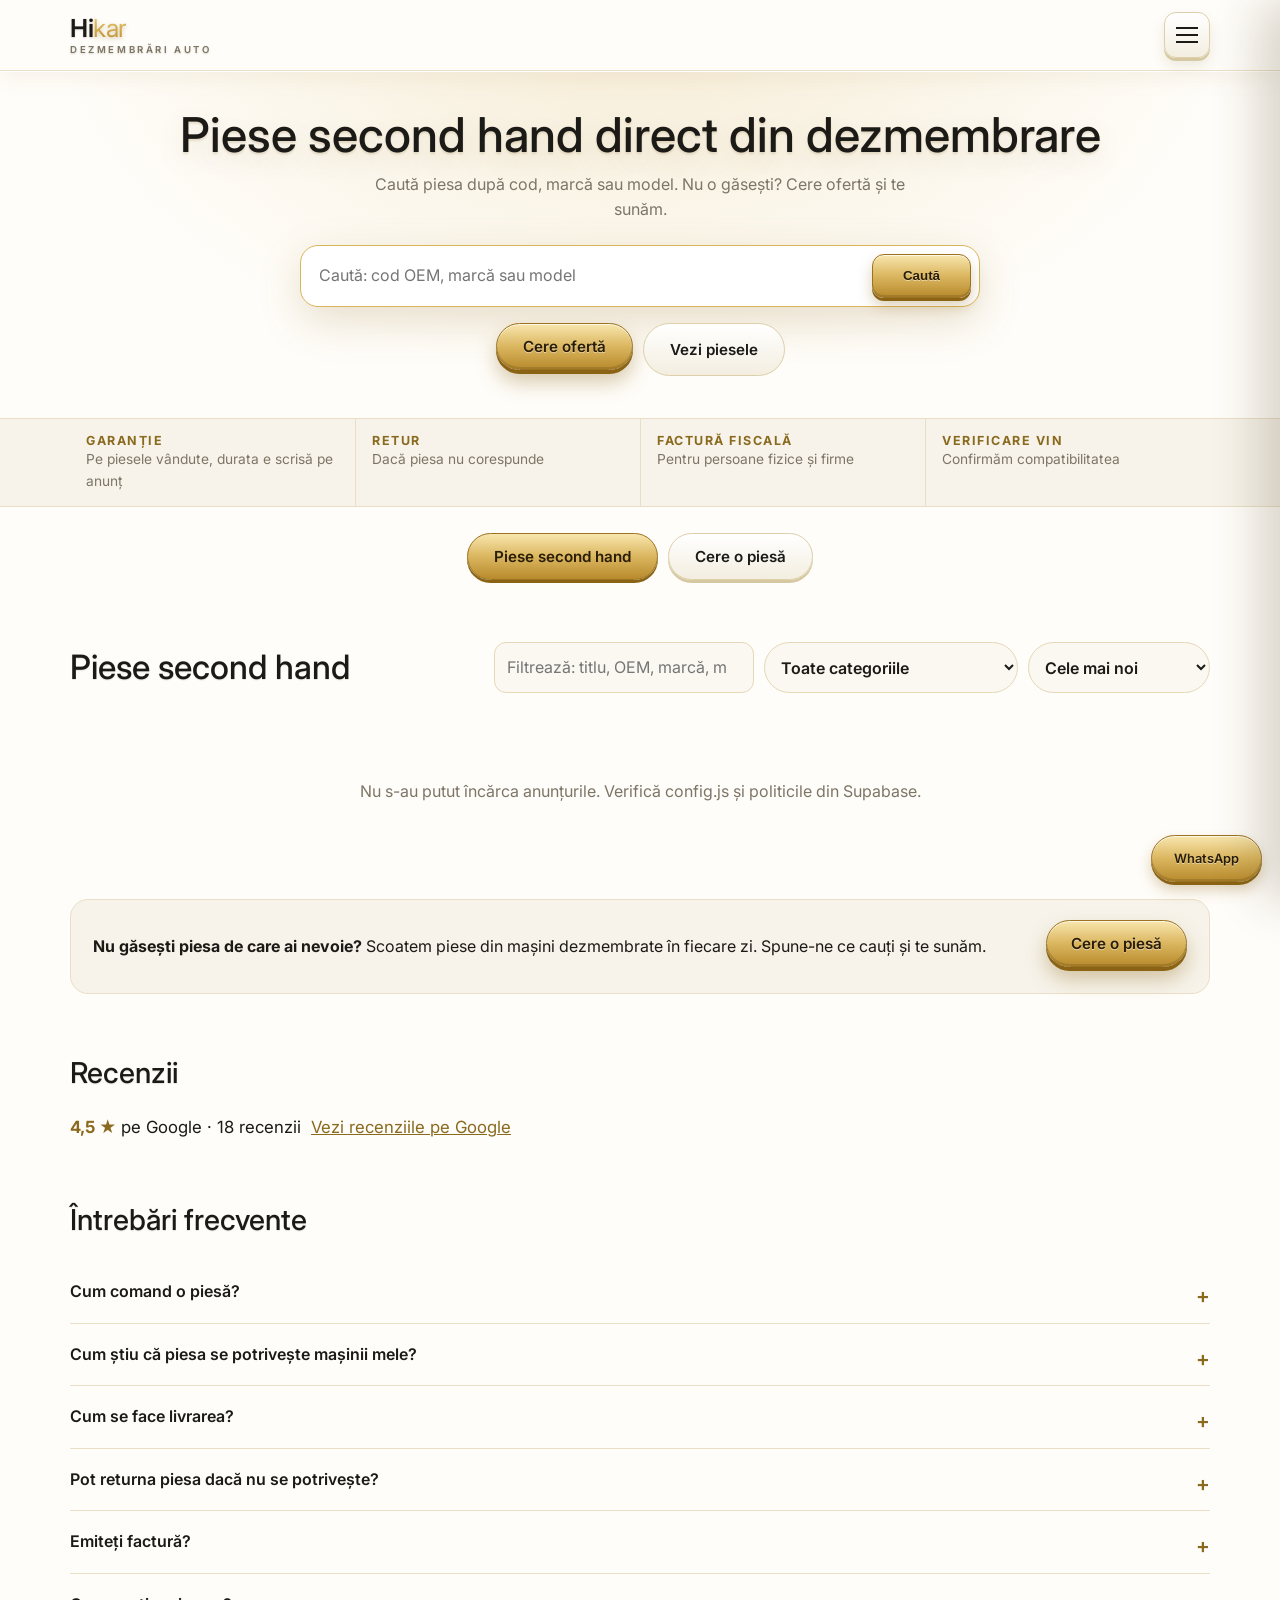
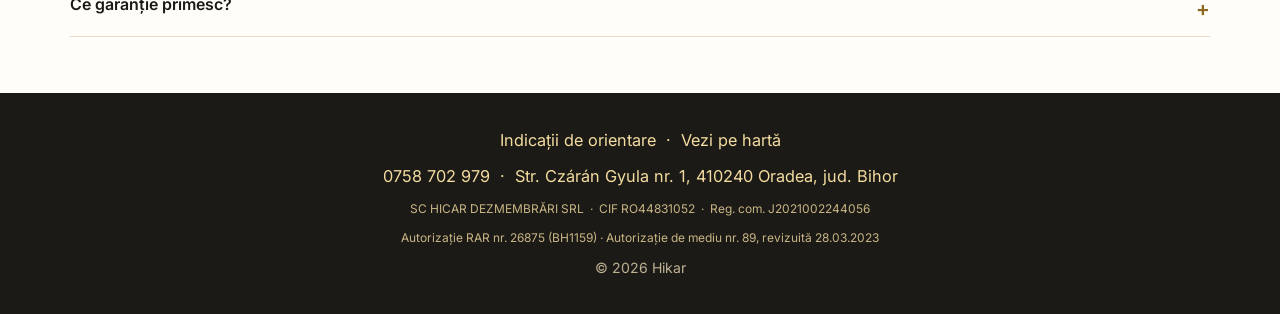
==== index.html @ cb51158b "Add files via upload" ====
<!DOCTYPE html>
<html lang="ro">
<head>
<meta charset="UTF-8">
<meta name="viewport" content="width=device-width, initial-scale=1">
<title>Hikar | Dezmembrări auto Oradea – piese auto second hand</title>
<meta name="description" content="Hikar – dezmembrări auto în Oradea. Piese auto second hand, direct de la dezmembrare. Caută după cod OEM, marcă și model.">
<link rel="preconnect" href="https://fonts.googleapis.com"><link rel="preconnect" href="https://fonts.gstatic.com" crossorigin>
<link href="https://fonts.googleapis.com/css2?family=Inter:wght@300;400;500;600;700&display=swap" rel="stylesheet">
<link rel="stylesheet" href="style.css">
<link rel="icon" href="data:image/svg+xml,%3Csvg xmlns=%27http://www.w3.org/2000/svg%27 viewBox=%270 0 64 64%27%3E%3Ccircle cx=%2732%27 cy=%2732%27 r=%2730%27 fill=%27%23c9a24a%27/%3E%3Ctext x=%2732%27 y=%2745%27 font-size=%2738%27 font-family=%27Arial%27 font-weight=%27700%27 text-anchor=%27middle%27 fill=%27%232a1d05%27%3EH%3C/text%3E%3C/svg%3E">
</head>
<body>
<header><div class="w">
  <div class="logo"><span>Hi<b>kar</b></span><small>dezmembrări auto</small></div>
  <button class="bg" onclick="toggleMenu()" aria-label="Meniu"><i></i><i></i><i></i></button>
</div></header>

<div class="ov" onclick="toggleMenu()"></div>
<aside class="dr" aria-label="Meniu">
<button class="x" onclick="toggleMenu()">Închide ✕</button>
<button onclick="show('list')">Piese second hand</button>
<button onclick="show('req')">Cere o piesă</button>
<button id="m-mine" onclick="show('mine')" hidden>Anunțurile mele</button>
<button id="m-stats" onclick="show('stats')" hidden>Statistici</button>
<button id="m-orders" onclick="show('orders')" hidden>Comenzi <span id="ordn"></span></button>
<button id="m-cat" onclick="show('catalog')" hidden>Mărci și modele</button>
<button id="m-add" onclick="newAd()" hidden>Publică piesă</button>
<button id="m-login" onclick="show('login')">Admin</button>
<button id="m-out" onclick="logout()" hidden>Ieșire</button>
</aside>

<div id="hero" class="hero2"><div class="w">
  <h1>Piese second hand direct din dezmembrare</h1>
  <p class="sub2">Caută piesa după cod, marcă sau model. Nu o găsești? Cere ofertă și te sunăm.</p>
  <div class="hs"><input id="hq" type="search" placeholder="Caută: cod OEM, marcă sau model" onkeydown="if(event.key==='Enter')go()"><button onclick="go()">Caută</button></div>
  <div class="hbt"><button class="btn" onclick="show('req')">Cere ofertă</button><button class="alt" onclick="document.getElementById('list').scrollIntoView()">Vezi piesele</button></div>
  <div id="hgal" hidden><h2>Piese noi pe site</h2><div id="hgs" class="gal2"></div></div>
</div></div>
<div class="trust2"><div class="w">
  <div><b>Garanție</b><span>Pe piesele vândute, durata e scrisă pe anunț</span></div>
  <div><b>Retur</b><span>Dacă piesa nu corespunde</span></div>
  <div><b>Factură fiscală</b><span>Pentru persoane fizice și firme</span></div>
  <div><b>Verificare VIN</b><span>Confirmăm compatibilitatea</span></div>
</div></div>
<div id="home"><div class="w tabs"><button id="t-list" class="on" onclick="show('list')">Piese second hand</button><button id="t-req" onclick="show('req')">Cere o piesă</button></div></div>

<main class="w">
<section id="list" class="pad">
  <div class="sh"><h2>Piese second hand <span id="cnt" class="meta"></span></h2>
  <div class="bar">
    <input id="q" type="search" placeholder="Filtrează: titlu, OEM, marcă, model" oninput="render()" style="width:260px;margin:0">
    <select id="fc" onchange="render()"><option value="">Toate categoriile</option></select>
    <select id="so" onchange="render()"><option value="n">Cele mai noi</option><option value="pa">Preț crescător</option><option value="pd">Preț descrescător</option></select>
    <select id="fs" hidden><option value="">Second hand</option></select>
  </div></div>
  <div id="items" class="list"></div>
  <div class="reqcta"><span><b>Nu găsești piesa de care ai nevoie?</b> Scoatem piese din mașini dezmembrate în fiecare zi. Spune-ne ce cauți și te sunăm.</span><button class="btn" onclick="show('req')">Cere o piesă</button></div>
  <div id="rev" class="revs" hidden></div>
  <div class="faq"><h2>Întrebări frecvente</h2>
    <details><summary>Cum comand o piesă?</summary><p>Deschizi anunțul și completezi formularul de comandă sau ne scrii pe WhatsApp. Te contactăm pentru confirmare, preț final și livrare.</p></details>
    <details><summary>Cum știu că piesa se potrivește mașinii mele?</summary><p>Trimite-ne seria șasiului (VIN) și codul piesei vechi. Verificăm compatibilitatea înainte de livrare.</p></details>
    <details><summary>Cum se face livrarea?</summary><p>Fiecare anunț arată dacă piesa se ridică personal sau se trimite prin curier. Detaliile se stabilesc la confirmarea comenzii.</p></details>
    <details><summary>Pot returna piesa dacă nu se potrivește?</summary><p>Da. Dacă piesa nu corespunde anunțului sau nu se potrivește deși compatibilitatea a fost confirmată de noi, o poți returna. Condițiile exacte ți le spunem la confirmarea comenzii.</p></details>
    <details><summary>Emiteți factură?</summary><p>Da, emitem factură fiscală pentru persoane fizice și pentru firme. Spune-ne datele firmei când comanzi.</p></details>
    <details><summary>Ce garanție primesc?</summary><p>Garanția este menționată pe fiecare anunț. Dacă ai dubii, întreabă-ne înainte să comanzi.</p></details>
  </div>
</section>

<section id="req" class="pad" hidden>
<div class="sh"><h2>Cere o piesă</h2></div>
<p class="meta" style="margin:-10px 0 22px">Nu ai găsit piesa pe site? Completează formularul și te contactăm dacă o avem în stoc sau o scoatem dintr-o mașină.</p>
<form id="rf" onsubmit="sendReq(event)">
<fieldset><legend>Mașina ta</legend><div class="grid">
<label>Marca *<input name="marca" list="dl-marci" required placeholder="Volkswagen" autocomplete="off"></label>
<label>Model *<input name="model" list="dl-modele" required placeholder="Golf 7" autocomplete="off"></label>
<label>An fabricație<input name="an" type="number" min="1950" max="2035" list="dl-ani" placeholder="2015"></label>
<label>Motorizare<input name="motor" placeholder="1.6 TDI"></label>
<label class="wide">Serie șasiu (VIN), recomandat<input name="vin" maxlength="17" placeholder="17 caractere, o găsești în talonul mașinii" autocapitalize="characters"></label>
</div></fieldset>
<fieldset><legend>Piesa căutată</legend><div class="grid">
<label class="wide">Ce piesă cauți? *<textarea name="piesa" required placeholder="Ex: far stânga, cod piesă dacă îl ai, ce defect are cea veche..."></textarea></label>
</div></fieldset>
<fieldset><legend>Contact</legend><div class="grid">
<label>Nume *<input name="nume" required></label>
<label>Telefon *<input name="tel" type="tel" required placeholder="07xx xxx xxx"></label>
<label class="wide">Email<input name="email" type="email"></label>
<label class="chk wide"><input type="checkbox" required> Sunt de acord ca datele mele să fie folosite pentru a răspunde acestei cereri.</label>
<input name="website" tabindex="-1" autocomplete="off" aria-hidden="true" style="position:absolute;left:-9999px;width:1px;height:1px;opacity:0">
</div></fieldset>
<button class="btn" id="rbtn" type="submit">Trimite cererea</button>
</form>
<div id="rdone" hidden></div>
</section>

<section id="catalog" class="pad" hidden>
<div class="sh"><h2>Mărci și modele</h2></div>
<p class="meta" style="margin:-10px 0 22px" id="catcount"></p>
<form id="cf" onsubmit="addCat(event)"><fieldset><legend>Adaugă sau corectează un model</legend><div class="grid">
<label>Marca *<input name="marca" list="dl-marci" required placeholder="Ex: Volkswagen" autocomplete="off"></label>
<label>Model / generație *<input name="model" list="dl-modele" required placeholder="Ex: Golf 7" autocomplete="off"></label>
<label>An de la *<input name="a" type="number" min="1950" max="2035" required placeholder="2012"></label>
<label>An până la (gol = în producție)<input name="b" type="number" min="1950" max="2035" placeholder="2020"></label>
</div></fieldset><button class="btn" type="submit">Salvează modelul</button></form>
<h3 style="margin:28px 0 4px">Adăugate de tine</h3>
<div id="catbox"></div>
</section>

<section id="mine" class="pad" hidden>
<div class="sh"><h2>Anunțurile mele</h2><button class="btn" onclick="newAd()">+ Publică piesă</button></div>
<div id="minebox"></div>
</section>
<section id="stats" class="pad" hidden>
<div class="sh"><h2>Statistici</h2></div>
<div id="statbox"></div>
</section>

<section id="orders" class="pad" hidden>
<div class="sh"><h2>Comenzi primite</h2></div>
<div id="ordbox"></div>
</section>
<section id="login" class="pad" hidden>
<div class="sh"><h2>Autentificare admin</h2></div>
<form onsubmit="login(event)"><fieldset><legend>Cont</legend><div class="grid">
<label>Email<input name="email" type="email" required autocomplete="username"></label>
<label>Parolă<span class="pw"><input name="pass" type="password" required autocomplete="current-password"><button type="button" onclick="togglePw(this)" data-tip="Arată parola" aria-label="Arată parola"><svg width="20" height="20" viewBox="0 0 24 24" fill="none" stroke="currentColor" stroke-width="2" stroke-linecap="round" stroke-linejoin="round"><path d="M1 12s4-7 11-7 11 7 11 7-4 7-11 7S1 12 1 12z"/><circle cx="12" cy="12" r="3"/></svg></button></span></label>
<label class="chk wide"><input type="checkbox" name="rem" checked> Ține-mă minte pe acest dispozitiv</label>
</div></fieldset><button class="btn" type="submit">Intră</button></form>
</section>

<section id="add" class="pad" hidden>
<div class="sh"><h2 id="addtitle">Publică o piesă</h2></div>
<form id="f" onsubmit="save(event)">
  <fieldset id="fs-part"><legend>Piesa</legend><div class="grid">
    <label class="wide">Provine din mașina (opțional)<input name="masinaTitlu" maxlength="80" placeholder="Ex: BMW 320d 2014 - se vede pe site că piesa e scoasă dintr-o mașină reală"></label>
    <label class="wide">Titlu anunț *<input name="titlu" required maxlength="90" placeholder="Ex: Far stânga Golf 7 LED"></label>
    <label>Categorie *<select name="cat" required><option value="">Alege...</option><option>Motor</option><option>Cutie de viteze / transmisie</option><option>Frânare</option><option>Suspensie / direcție</option><option>Caroserie / faruri</option><option>Interior</option><option>Electrice / electronice</option><option>Evacuare</option><option>Răcire / climatizare</option><option>Roți / jante / anvelope</option><option>Filtre / consumabile</option><option>Alte piese</option></select></label>
    <label>Marca piesei<input name="marcaPiesa" placeholder="Bosch, Valeo, OEM..."></label>
    <label>Cod piesă (OEM) <span id="oemstar">*</span><input name="oem" required placeholder="Ex: 5G1941005"></label>
    <label>Cod de referință / alternativ<input name="ref"></label>
    <input type="hidden" name="stare" value="Second hand">
    <label>Cantitate<input name="cant" type="number" min="1" value="1"></label>
  </div></fieldset>
  <fieldset id="fs-compat"><legend>Compatibilitate</legend><div class="grid">
    <label>Marca auto *<input name="marca" list="dl-marci" required placeholder="Volkswagen" autocomplete="off"></label>
    <label>Model *<input name="model" list="dl-modele" required placeholder="Golf 7" autocomplete="off"></label>
    <label>An de la<input name="anDe" type="number" min="1950" max="2035" placeholder="2012"></label>
    <label>An până la<input name="anPana" type="number" min="1950" max="2035" placeholder="2020"></label>
    <label>Motorizare / cod motor<input name="motor" placeholder="1.6 TDI CRKB"></label>
    <label>Combustibil<select name="comb"><option value="">-</option><option>Benzină</option><option>Diesel</option><option>GPL</option><option>Hibrid</option><option>Electric</option></select></label>
    <label class="wide">Serie șasiu (VIN), opțional<input name="vin" maxlength="17" placeholder="17 caractere"></label>
  </div></fieldset>
  <fieldset id="fs-price"><legend>Preț și livrare</legend><div class="grid">
    <label>Preț *<input name="pret" type="number" min="0" step="0.01" required></label>
    <label>Monedă<select name="moneda"><option>RON</option><option>EUR</option></select></label>
    <label>Garanție<select name="garantie"><option>Fără garanție</option><option>7 zile</option><option>30 de zile</option><option>6 luni</option><option>12 luni</option></select></label>
    <label>Livrare<select name="livrare"><option>Ridicare personală</option><option>Curier</option><option>Ridicare sau curier</option></select></label>
    <label class="chk"><input type="checkbox" name="negociabil"> Preț negociabil</label>
    <label class="chk"><input type="checkbox" name="factura" checked> Emit factură</label>
  </div></fieldset>
  <fieldset><legend>Descriere și poze</legend><div class="grid">
    <label class="wide">Descriere<textarea name="desc" placeholder="Stare, defecte, mașina din care provine, ce include..."></textarea></label>
    <label class="wide">Poze (maxim 4)<input id="pics" type="file" accept="image/*" multiple></label>
    <div class="wide" id="thumbs"></div>
  </div></fieldset>
  <fieldset><legend>Contact</legend><div class="grid">
    <label>Nume / firmă *<input name="vanzator" required value="Hikar Dezmembrări"></label>
    <label>Telefon *<input name="tel" type="tel" required value="0758 702 979" placeholder="07xx xxx xxx"></label>
    <label>Email<input name="email" type="email"></label>
    <label>Localitate / județ *<input name="loc" required value="Oradea, Bihor" placeholder="Oradea, Bihor"></label>
  </div></fieldset>
  <button class="btn" id="subbtn" type="submit">Publică anunțul</button>
</form>
</section>
</main>
<footer><div class="w"><div id="fcont"></div>© <span id="fyear"></span> Hikar</div></footer>
<datalist id="dl-marci"></datalist><datalist id="dl-modele"></datalist><datalist id="dl-ani"></datalist>
<div id="cbar" class="cbar" hidden></div>
<a id="fwa" class="fwa" target="_blank" rel="noopener" hidden>WhatsApp</a>
<div id="msg" role="status"></div>

<script type="application/ld+json">{"@context":"https://schema.org","@type":"AutoPartsStore","name":"Hikar Dezmembrări","legalName":"SC HICAR DEZMEMBRĂRI SRL","vatID":"RO44831052","telephone":"+40758702979","address":{"@type":"PostalAddress","streetAddress":"Str. Czárán Gyula nr. 1","postalCode":"410240","addressLocality":"Oradea","addressRegion":"Bihor","addressCountry":"RO"}}</script>
<script src="config.js"></script>
<script src="gal.js"></script>
<script src="api.js"></script>
<script src="ui.js"></script>
<script src="catalog.js"></script>
<script src="admin.js"></script>
</body>
</html>
---- style.css ----
:root{--bg:#fffdf9;--bg2:#f7f3ea;--card:#fff;--ink:#1c1a16;--mute:#7d7566;--line:#eadfc6;--gold:#c9a24a;--gold2:#8a6a1f;--ok:#2f8f5b;--red:#d64b3c}
*{box-sizing:border-box}html{scroll-behavior:smooth}[hidden]{display:none!important}
body{margin:0;background:var(--bg);color:var(--ink);font:1rem/1.6 Inter,"Segoe UI",Roboto,Arial,sans-serif}
.w{max-width:1180px;margin:auto;padding:0 20px}
h1,h2,h3{font-family:"Playfair Display",Georgia,serif;font-weight:500;margin:0}
a{color:inherit}
header{position:sticky;top:0;z-index:20;background:rgba(255,255,255,.92);backdrop-filter:blur(14px);border-bottom:1px solid var(--line)}
header .w{display:flex;justify-content:space-between;align-items:center;height:70px;gap:12px}
.logo{font-family:"Playfair Display",Georgia,serif;font-size:1.55rem;letter-spacing:1px}.logo b{color:var(--gold);font-weight:700}
.bk{color:var(--mute);text-decoration:none;font-size:.85rem;letter-spacing:1.5px;text-transform:uppercase}.bk:hover{color:var(--gold2)}
/* hero */
.hero{border-bottom:1px solid var(--line);background:radial-gradient(ellipse at 20% 0,#2a2010 0,transparent 55%),var(--bg)}
.hg{display:grid;grid-template-columns:1.1fr .9fr}
.hl{padding:96px 40px 80px max(20px,calc((100vw - 1180px)/2 + 20px))}
.hl h1{font-size:clamp(2.4rem,5vw,4rem);line-height:1.06;margin:0 0 18px}
.hl h1 em{color:var(--gold);font-style:italic}
.sub{color:var(--mute);font-size:1.08rem;max-width:520px;margin:0 0 30px}
.hs{display:flex;max-width:660px;border:1px solid var(--gold);background:var(--bg2);box-shadow:0 0 40px rgba(212,169,79,.12)}
.hs input{flex:1;border:0;background:none;margin:0;padding:17px 18px;min-width:0}.hs input:focus{outline:0}
.hs button{border:0;background:#8a6a1f;color:#fff;font-weight:700;letter-spacing:1.5px;text-transform:uppercase;padding:0 30px;cursor:pointer}
.hs button:hover{filter:brightness(1.1)}
.brands{display:flex;flex-wrap:wrap;gap:6px 24px;margin-top:28px}
.brands button{background:none;border:0;color:var(--mute);font:600 .78rem Inter,sans-serif;letter-spacing:2px;text-transform:uppercase;padding:4px 0;cursor:pointer}.brands button:hover{color:var(--gold2)}
.hr{min-height:420px;background:url(hero.jpg) center/cover,radial-gradient(circle,#0c0a07 0 7%,transparent 7.5%),repeating-radial-gradient(circle,rgba(212,169,79,.5) 0 1px,transparent 1px 15px),radial-gradient(circle at 50% 50%,#2b2314,#0c0a07 75%);border-left:1px solid var(--line)}
.trust{border-bottom:1px solid var(--line);background:var(--bg2)}
.trust .w{display:grid;grid-template-columns:repeat(auto-fit,minmax(210px,1fr));gap:1px}
.trust .w>div{padding:20px 18px;display:flex;flex-direction:column;border-left:1px solid var(--line)}.trust .w>div:first-child{border-left:0}
.trust b{color:var(--gold2);font:600 .8rem Inter,sans-serif;letter-spacing:2px;text-transform:uppercase}.trust span{color:var(--mute);font-size:.88rem}
@media(max-width:760px){.hg{grid-template-columns:1fr}.hl{padding:44px 20px 40px}.hr{min-height:160px;order:-1;border:0}}
/* liste */
.pad{padding:56px 0}
.sh{display:flex;justify-content:space-between;align-items:end;gap:14px;flex-wrap:wrap;margin-bottom:26px}.sh h2{font-size:2.1rem}
.bar{display:flex;gap:10px;flex-wrap:wrap}
input,select,textarea{width:100%;margin-top:6px;padding:12px;border:1px solid var(--line);border-radius:2px;background:var(--bg2);color:var(--ink);font:inherit}
select option{background:var(--bg2)}
.bar select{width:auto;margin:0;min-width:170px}
input:focus,select:focus,textarea:focus,button:focus-visible{outline:2px solid var(--gold);outline-offset:1px}
.list{display:grid;grid-template-columns:repeat(auto-fill,minmax(min(290px,100%),1fr));gap:24px}
.item{background:var(--card);border:1px solid var(--line);display:flex;flex-direction:column;transition:.3s}
.item:hover{border-color:var(--gold);transform:translateY(-4px);box-shadow:0 18px 40px rgba(0,0,0,.5),0 0 0 1px rgba(212,169,79,.25)}
.ph{height:215px;background:var(--bg2);display:flex;align-items:center;justify-content:center;color:var(--mute);font-size:.8rem;letter-spacing:2px;text-transform:uppercase;overflow:hidden}
.ph img{width:100%;height:100%;object-fit:cover;transition:transform .5s}.item:hover .ph img{transform:scale(1.06)}
.b{padding:18px;display:flex;flex-direction:column;gap:7px;flex:1}
.item h3{font-size:1.2rem;line-height:1.3}.item h3 a{text-decoration:none}.item h3 a:hover{color:var(--gold2)}
.tag{display:inline-block;font-size:.68rem;font-weight:700;letter-spacing:1.5px;text-transform:uppercase;padding:3px 9px;border:1px solid var(--gold);color:var(--gold2);margin-right:8px}
.tag.ok{border-color:var(--ok);color:var(--ok)}.tag.sold{border-color:var(--red);color:var(--red)}
.oem{font-family:Consolas,monospace;color:var(--gold2);font-size:.85rem;width:fit-content;border-bottom:1px dashed var(--gold)}
.meta{font-size:.86rem;color:var(--mute)}
.price{font-family:"Playfair Display",serif;font-size:1.75rem;color:var(--gold2)}
.item.sold{opacity:.5}
.row{display:flex;gap:8px;margin-top:auto;padding-top:10px}
.row a,.row button{flex:1;text-align:center;padding:11px 6px;border:1px solid var(--line);background:none;color:var(--ink);text-decoration:none;font:600 .8rem Inter,sans-serif;letter-spacing:1px;text-transform:uppercase;cursor:pointer}
.row a:hover,.row button:hover{border-color:var(--gold)}
.row a.wa,.ct a.wa,.btn{background:#8a6a1f;border-color:transparent;color:#fff}
.row a.wa:hover,.ct a.wa:hover{filter:brightness(1.1)}
.row.adm{margin-top:0;padding-top:0}
.empty{grid-column:1/-1;text-align:center;padding:60px 16px;color:var(--mute)}
/* formulare */
fieldset{background:var(--card);border:1px solid var(--line);border-top:2px solid var(--gold);margin:0 0 20px;padding:20px}
legend{font-family:"Playfair Display",serif;font-size:1.2rem;padding:0 10px;color:var(--gold2)}
.grid{display:grid;grid-template-columns:repeat(auto-fit,minmax(210px,1fr));gap:14px}.wide{grid-column:1/-1}
label{display:block;font-size:.76rem;font-weight:600;color:var(--mute);letter-spacing:.8px;text-transform:uppercase}
textarea{min-height:110px;resize:vertical}
label.chk{display:flex;gap:8px;align-items:center;text-transform:none;font-size:.95rem;color:var(--ink);font-weight:400}.chk input{width:auto;margin:0;accent-color:var(--gold)}
.btn{border:0;padding:16px 36px;font:700 .95rem Inter,sans-serif;letter-spacing:2px;text-transform:uppercase;cursor:pointer}.btn:hover{filter:brightness(1.1)}.btn:disabled{opacity:.6}
#thumbs{display:flex;gap:8px;flex-wrap:wrap}
.tb{position:relative;display:inline-block}.tb img{width:90px;height:90px;object-fit:cover;border:1px solid var(--line)}
.tb button{position:absolute;top:2px;right:2px;background:rgba(0,0,0,.75);color:#fff;border:0;width:22px;height:22px;cursor:pointer}
footer{border-top:1px solid var(--line);padding:34px 0;color:var(--mute);font-size:.88rem;text-align:center}
#msg{position:fixed;bottom:20px;left:50%;transform:translateX(-50%);background:var(--gold);color:#fff;padding:12px 22px;font-weight:700;display:none;z-index:60}
/* meniu */
.bg{position:relative;background:none;border:1px solid var(--line);width:46px;height:46px;cursor:pointer;display:flex;flex-direction:column;justify-content:center;align-items:center;gap:5px}
.bg i{display:block;width:22px;height:2px;background:var(--ink)}.bg:hover{border-color:var(--gold)}.bg:hover i{background:var(--gold)}
.bg.n::after{content:"";position:absolute;top:6px;right:6px;width:10px;height:10px;border-radius:50%;background:var(--red)}
.ov{position:fixed;inset:0;background:rgba(0,0,0,.65);z-index:40;display:none}
.dr{position:fixed;top:0;right:0;height:100%;width:min(330px,86vw);background:var(--card);z-index:41;transform:translateX(100%);transition:transform .3s;padding:22px 26px;display:flex;flex-direction:column;border-left:2px solid var(--gold);overflow:auto}
body.mo .dr{transform:none}body.mo .ov{display:block}
.dr button{display:block;text-align:left;background:none;border:0;border-bottom:1px solid var(--line);padding:17px 2px;font:500 1.02rem Inter,sans-serif;color:var(--ink);cursor:pointer}
.dr button:hover{color:var(--gold2)}.dr .x{color:var(--mute);font-size:.8rem;letter-spacing:2px;text-transform:uppercase;text-align:right;padding:0 0 22px}
/* admin */
.st{display:grid;grid-template-columns:repeat(auto-fit,minmax(200px,1fr));gap:16px;margin-bottom:30px}
.st div{background:var(--card);border:1px solid var(--line);border-top:2px solid var(--gold);padding:20px}
.st b{display:block;font:500 2.1rem "Playfair Display",Georgia,serif;color:var(--gold2)}.st span{font-size:.75rem;color:var(--mute);letter-spacing:1.5px;text-transform:uppercase}
.cb{display:grid;grid-template-columns:minmax(120px,220px) 1fr 30px;gap:12px;align-items:center;margin:9px 0;font-size:.9rem}
.cb i{display:block;height:9px;background:linear-gradient(90deg,#8a6414,#ebc97c)}
.mr{display:grid;grid-template-columns:64px 1fr auto;gap:14px;align-items:center;background:var(--card);border:1px solid var(--line);padding:12px;margin-bottom:10px}
.mr img,.mr .np{width:64px;height:64px;object-fit:cover;background:var(--bg2)}.mr a{text-decoration:none}
.mr .a,.od .a{display:flex;gap:8px;flex-wrap:wrap}.od .a{margin-top:6px}
.mr .a button,.od .a button{background:none;border:1px solid var(--line);color:var(--ink);padding:9px 14px;font:600 .78rem Inter,sans-serif;letter-spacing:1px;text-transform:uppercase;cursor:pointer}
.mr .a button:hover,.od .a button:hover{border-color:var(--gold)}
@media(max-width:640px){.mr{grid-template-columns:64px 1fr}.mr .a{grid-column:1/-1}}
.od{background:var(--card);border:1px solid var(--line);padding:16px;margin-bottom:12px;display:flex;flex-direction:column;gap:6px}
.od.new{border-left:4px solid var(--gold)}.od a{color:var(--gold2)}.oh{display:flex;justify-content:space-between;gap:10px;flex-wrap:wrap}
.msgb{background:var(--bg2);padding:10px 12px;font-size:.92rem;white-space:pre-wrap}
/* pagina anuntului */
.dg{display:grid;grid-template-columns:1.15fr 1fr;gap:40px;margin-bottom:40px}
.gal #bigimg{width:100%;aspect-ratio:4/3;object-fit:cover;display:block;border:1px solid var(--line)}
.th{display:flex;gap:8px;flex-wrap:wrap;margin-top:10px}.th img{width:84px;height:64px;object-fit:cover;cursor:pointer;border:2px solid transparent;opacity:.65}
.th img.on,.th img:hover{border-color:var(--gold);opacity:1}
.inf{display:flex;flex-direction:column;gap:14px}.inf h1{font-size:2.1rem;line-height:1.2}.inf .price{font-size:2.4rem}
.sp{width:100%;border-collapse:collapse}.sp td{padding:9px 0;border-bottom:1px solid var(--line);font-size:.92rem}.sp td:first-child{color:var(--mute);width:42%}
.ct{display:flex;gap:10px;flex-wrap:wrap}.ct a,.ct button{flex:1;min-width:110px;text-align:center;padding:14px;border:1px solid var(--line);background:none;color:var(--ink);text-decoration:none;font:600 .85rem Inter,sans-serif;letter-spacing:1px;text-transform:uppercase;cursor:pointer}
.ct a:hover,.ct button:hover{border-color:var(--gold)}
.pro{display:grid;gap:8px;border:1px solid var(--line);background:var(--bg2);padding:16px}.pro div{font-size:.92rem;color:var(--mute)}.pro b{color:var(--gold2);margin-right:6px}
.note2{font-size:.85rem;color:var(--mute)}.soldb{border:1px solid var(--red);color:var(--red);padding:10px;text-align:center;letter-spacing:2px;text-transform:uppercase;font-weight:700}
.sb{display:none}
@media(max-width:760px){.dg{grid-template-columns:1fr}
.sb{display:flex;position:fixed;left:0;right:0;bottom:0;z-index:30;gap:8px;align-items:center;padding:10px 14px;background:rgba(255,255,255,.97);border-top:1px solid var(--gold)}
.sb .price{font-size:1.3rem;flex:1;white-space:nowrap}.sb a{padding:12px 16px;border:1px solid var(--line);text-decoration:none;font:700 .78rem Inter,sans-serif;letter-spacing:1px;text-transform:uppercase}
.sb a.wa{background:#8a6a1f;color:#fff;border-color:transparent}main.pad{padding-bottom:90px}}

.tag.new{background:var(--gold);color:#fff;border-color:var(--gold)}
.fwa{position:fixed;right:18px;bottom:18px;z-index:35;background:#8a6a1f;color:#fff;text-decoration:none;font:700 .8rem Inter,sans-serif;letter-spacing:1.5px;text-transform:uppercase;padding:15px 22px;border-radius:40px;box-shadow:0 8px 28px rgba(0,0,0,.55)}
.fwa:hover{filter:brightness(1.1)}
.faq,.revs{grid-column:1/-1;margin-top:56px}.faq h2,.revs h2{font-size:1.8rem;margin-bottom:18px}
details{border-bottom:1px solid var(--line);padding:4px 0}summary{cursor:pointer;padding:14px 0;font-weight:600;list-style:none}
summary::after{content:"+";float:right;color:var(--gold2);font-size:1.3rem}details[open] summary::after{content:"−"}
details p{margin:0 0 16px;color:var(--mute);max-width:720px}
.rg{display:grid;grid-template-columns:repeat(auto-fit,minmax(260px,1fr));gap:18px}
blockquote{margin:0;background:var(--card);border:1px solid var(--line);border-top:2px solid var(--gold);padding:20px;font-family:"Playfair Display",serif;font-size:1.05rem}
cite{display:block;margin-top:12px;font:.8rem Inter,sans-serif;color:var(--gold2);font-style:normal;letter-spacing:1px;text-transform:uppercase}
.fc{margin-bottom:10px;color:var(--ink)}.fc a{color:var(--gold2);text-decoration:none}
@media(max-width:640px){.fwa{padding:13px 18px}}

/* poze derulabile */
.car{position:relative;width:100%;height:100%}
.cs{display:flex;height:100%;overflow-x:auto;scroll-snap-type:x mandatory;scrollbar-width:none;overscroll-behavior-x:contain;-webkit-overflow-scrolling:touch;cursor:grab}
.cs::-webkit-scrollbar{display:none}.cs>*{flex:0 0 100%;scroll-snap-align:center;display:block;height:100%}
.cs img{width:100%;height:100%;object-fit:cover;user-select:none;-webkit-user-drag:none}
.item:hover .ph .cs img{transform:none}
.car.big{height:auto;aspect-ratio:4/3;border:1px solid var(--line)}
.cn{position:absolute;top:50%;transform:translateY(-50%);width:40px;height:40px;border-radius:50%;background:rgba(255,255,255,.8);border:1px solid var(--gold);color:var(--gold2);display:flex;align-items:center;justify-content:center;font-size:1.5rem;line-height:1;cursor:pointer;opacity:0;transition:opacity .2s;user-select:none;z-index:2}
.cn.l{left:8px}.cn.r{right:8px}.car:hover .cn,.cn:focus{opacity:1}
.cc{position:absolute;right:8px;bottom:8px;background:rgba(255,255,255,.8);color:var(--gold2);font:600 .72rem Inter,sans-serif;padding:3px 9px;border-radius:12px;pointer-events:none}
@media(hover:none){.cn{display:none}}
/* explicatii pictograme */
#tip{position:fixed;display:none;z-index:100;background:var(--gold2);color:#fff;font:600 .82rem Inter,sans-serif;padding:7px 12px;border-radius:3px;max-width:260px;pointer-events:none;box-shadow:0 6px 20px rgba(0,0,0,.5)}
[data-tip]{-webkit-touch-callout:none}
/* telefon si televizor */
a:focus-visible,button:focus-visible,summary:focus-visible,.cn:focus-visible{outline:3px solid var(--gold2);outline-offset:3px}
@media(pointer:coarse){.row a,.row button,.ct a,.ct button,.mr .a button,.od .a button{min-height:46px;display:flex;align-items:center;justify-content:center}.item:hover{transform:none}}
@media(min-width:1700px){html{font-size:125%}.w{max-width:1500px}.hl{padding-left:calc((100vw - 1500px)/2 + 20px)}.list{grid-template-columns:repeat(auto-fill,minmax(340px,1fr))}}
@media(min-width:2400px){html{font-size:175%}.w{max-width:2100px}.hl{padding-left:calc((100vw - 2100px)/2 + 20px)}}

/* ---- tema alba, stil minimalist ---- */
h1,h2,h3,legend,.price,.logo,blockquote,.st b,.sub{font-family:Inter,"Segoe UI",Roboto,Arial,sans-serif}
.logo{font-weight:600;letter-spacing:-.5px}.logo b{color:var(--mute);font-weight:400}
.hero{background:var(--bg)}.hg{grid-template-columns:1fr}.hr{display:none}
.hl{padding:110px 20px 80px;text-align:center;display:flex;flex-direction:column;align-items:center}
.hl h1{font-weight:300;letter-spacing:-1.5px;font-size:clamp(2.4rem,6vw,4.4rem);max-width:820px}.hl h1 em{font-style:normal;font-weight:500}
.sub{margin:0 auto 34px}
.hs{width:100%;margin:0 auto;border:1px solid var(--line);border-radius:18px;box-shadow:0 10px 34px rgba(30,30,50,.09);overflow:hidden;background:#fff}
.hs button{margin:8px;border-radius:12px;letter-spacing:0;text-transform:none;font-weight:600}
.brands{justify-content:center}.brands button{border:1px solid var(--line);border-radius:999px;padding:7px 16px;letter-spacing:0;text-transform:none;font-weight:500}.brands button:hover{border-color:var(--ink);color:var(--ink)}
.trust{background:#fff}.trust .w>div{align-items:center;text-align:center}.trust b{letter-spacing:1px}
.item{border-radius:18px;overflow:hidden}.item:hover{border-color:var(--line);box-shadow:0 16px 38px rgba(30,30,50,.13)}
.tag{border-radius:999px}
.row a,.row button,.ct a,.ct button,.btn,.mr .a button,.od .a button,.fwa,.sb a,.bar select{border-radius:999px;text-transform:none;letter-spacing:0;font-weight:600}
.btn{padding:15px 34px}.bg{border-radius:12px}.dr{border-radius:22px 0 0 22px}
input,select,textarea{border-radius:12px;background:#fafafa}
fieldset{border-radius:18px;border-top:1px solid var(--line);box-shadow:0 4px 20px rgba(30,30,50,.04)}
.od,.mr,.st div,blockquote,.pro{border-radius:14px}.cb i{background:#8a6a1f;border-radius:5px}
.ov{background:rgba(20,20,30,.4)}.fwa{box-shadow:0 8px 26px rgba(30,30,50,.28)}
.car.big,.cs img{border-radius:0}.car.big{border-radius:18px;overflow:hidden}
/* parola */
.pw{position:relative;display:block}.pw input{padding-right:46px}
.pw button{position:absolute;right:6px;top:50%;margin-top:3px;transform:translateY(-50%);width:36px;height:36px;border:0;background:none;cursor:pointer;color:var(--mute);border-radius:50%;display:flex;align-items:center;justify-content:center}
.pw button:hover{color:var(--ink)}.pw button.on::after{content:"";position:absolute;left:7px;right:7px;top:50%;height:2px;background:currentColor;transform:rotate(-40deg)}

/* ---- LUX: ivoriu + auriu sampanie, butoane 3D, umbre ---- */
body{background:#fffdf9}
header{background:rgba(255,253,249,.92);border-bottom:1px solid var(--line);box-shadow:0 1px 0 #fff,0 6px 24px rgba(138,106,31,.08)}
.hero{background:radial-gradient(ellipse at 50% -10%,rgba(214,176,86,.26),transparent 62%),#fffdf9}
h1{text-shadow:0 2px 2px rgba(120,90,20,.16),0 10px 28px rgba(120,90,20,.14)}
h2,h3{text-shadow:0 1px 1px rgba(60,45,10,.12)}
.hl h1 em,.logo b{background:linear-gradient(180deg,#f0cf7a 0%,#b98a26 100%);-webkit-background-clip:text;background-clip:text;color:transparent;-webkit-text-fill-color:transparent;text-shadow:none;filter:drop-shadow(0 2px 2px rgba(120,90,20,.3))}
.logo{text-shadow:0 1px 2px rgba(60,45,10,.2)}
.price{color:var(--gold2);text-shadow:0 1px 0 #fff,0 2px 5px rgba(138,106,31,.28)}
legend{color:var(--gold2);text-shadow:0 1px 0 #fff}
.sub{color:var(--mute)}
/* butoane 3D: secundare (sticla alba) */
.row a,.row button,.ct a,.ct button,.mr .a button,.od .a button,.brands button,.bg,.sb a{background:linear-gradient(180deg,#fff,#f3eee0);border:1px solid #dccfaa;color:var(--ink);box-shadow:0 1px 0 #fff inset,0 3px 0 #d6c9a2,0 8px 14px rgba(110,85,20,.12);text-shadow:0 1px 0 #fff;transition:transform .12s,box-shadow .12s,filter .15s}
.row a:hover,.row button:hover,.ct a:hover,.ct button:hover,.mr .a button:hover,.od .a button:hover,.brands button:hover,.bg:hover{border-color:var(--gold);color:var(--gold2);transform:translateY(-1px)}
/* butoane 3D: principale (aur) */
.hs button,.btn,.row a.wa,.ct a.wa,.sb a.wa,.fwa,.tag.new{background:linear-gradient(180deg,#f8e6ae 0%,#dcb862 48%,#b88a2c 100%);color:#2a1d05;border:1px solid #9a7220;text-shadow:0 1px 0 rgba(255,255,255,.5);box-shadow:0 1px 0 rgba(255,255,255,.7) inset,0 -2px 0 rgba(0,0,0,.12) inset,0 4px 0 #8a6414,0 12px 20px rgba(138,100,20,.35)}
.hs button,.fwa{box-shadow:0 1px 0 rgba(255,255,255,.7) inset,0 -2px 0 rgba(0,0,0,.12) inset,0 3px 0 #8a6414,0 8px 14px rgba(138,100,20,.3)}
.tag.new{box-shadow:0 2px 0 #8a6414}
.hs button:hover,.btn:hover,.row a.wa:hover,.ct a.wa:hover,.sb a.wa:hover,.fwa:hover{filter:brightness(1.07);transform:translateY(-1px)}
.hs button:active,.btn:active,.row a.wa:active,.ct a.wa:active,.sb a.wa:active,.fwa:active{transform:translateY(3px);box-shadow:0 1px 0 rgba(255,255,255,.5) inset,0 1px 0 #8a6414,0 3px 6px rgba(138,100,20,.3)}
.row a:active,.row button:active,.ct a:active,.ct button:active,.brands button:active,.bg:active,.mr .a button:active,.od .a button:active{transform:translateY(2px);box-shadow:0 1px 0 #fff inset,0 1px 0 #d6c9a2}
.btn{margin-bottom:6px}.btn:disabled{filter:grayscale(.4)}
.row{padding-bottom:4px}
/* carduri, campuri, zone */
.item{background:#fff;box-shadow:0 2px 0 #f0e6cf,0 14px 30px rgba(110,85,20,.08)}
.item:hover{border-color:#d9b45a;box-shadow:0 2px 0 #e8d7a8,0 22px 44px rgba(110,85,20,.18)}
.tag{border-color:var(--gold);color:var(--gold2)}.tag.ok{border-color:var(--ok);color:var(--ok)}.tag.sold{border-color:var(--red);color:var(--red)}
.hs{border:1px solid #d9b45a;background:#fff;overflow:visible;box-shadow:0 1px 0 #fff inset,0 14px 44px rgba(138,106,31,.2)}
.hs input{background:none}
input,select,textarea{background:#fbf8f1;border-color:#e4d8b8}
fieldset{border-top:2px solid var(--gold);box-shadow:0 2px 0 #f0e6cf,0 12px 28px rgba(110,85,20,.07)}
.trust{background:linear-gradient(#fff,#faf6ec);border-top:1px solid var(--line)}.trust b{color:var(--gold2);text-shadow:0 1px 0 #fff}
.st div{border-top:2px solid var(--gold);box-shadow:0 8px 20px rgba(110,85,20,.07)}.st b{color:var(--gold2);text-shadow:0 1px 0 #fff,0 2px 4px rgba(138,106,31,.2)}
.cb i{background:linear-gradient(90deg,#b88a2c,#f0cf7a)}
blockquote{border-top:2px solid var(--gold);box-shadow:0 10px 24px rgba(110,85,20,.08)}
.dr{border-left:2px solid var(--gold);box-shadow:-20px 0 50px rgba(60,45,10,.2)}
a:focus-visible,button:focus-visible,summary:focus-visible,.cn:focus-visible{outline-color:var(--gold)}
#tip,#msg{background:#1c1a16;color:#f3dca0;border:1px solid #6b5420}
.cn{background:rgba(255,253,249,.92);color:var(--gold2);border-color:var(--gold);box-shadow:0 3px 8px rgba(0,0,0,.18)}
.cc{background:rgba(28,26,22,.78);color:#f3dca0}
footer{background:#1c1a16;border:0;color:#bfb293}.fc{color:#f3dca0;font-size:1.02rem}.fc a{color:#f3dca0}

/* tab-uri prima pagina */
.tabs{display:flex;gap:10px;justify-content:center;flex-wrap:wrap;padding-top:26px;padding-bottom:4px}
.tabs button{padding:13px 26px;border-radius:999px;border:1px solid #dccfaa;background:linear-gradient(180deg,#fff,#f3eee0);color:var(--ink);font:600 .95rem Inter,sans-serif;cursor:pointer;box-shadow:0 3px 0 #d6c9a2}
.tabs button:hover{border-color:var(--gold)}
.tabs button.on{background:linear-gradient(180deg,#f8e6ae 0%,#dcb862 48%,#b88a2c 100%);border-color:#9a7220;color:#2a1d05;box-shadow:0 3px 0 #8a6414}
fieldset[hidden]{display:none!important}
@media(max-width:560px){.tabs button{flex:1;padding:13px 12px}}

/* cerere piesa, VIN, provenienta */
.chip{display:flex;align-items:center;gap:10px;flex-wrap:wrap;margin:0 0 18px;padding:10px 14px;border:1px solid var(--gold);border-radius:999px;background:var(--bg2);width:fit-content;max-width:100%}
.chip button{border:0;background:none;color:var(--gold2);font:600 .85rem Inter,sans-serif;cursor:pointer;text-decoration:underline}
.reqcta{display:flex;justify-content:space-between;align-items:center;gap:16px;flex-wrap:wrap;margin-top:34px;padding:20px 22px;border:1px solid var(--line);border-radius:18px;background:var(--bg2)}
.reqcta .btn{padding:13px 24px;cursor:pointer}
.prov b{color:var(--gold2)}
.provb{display:flex;align-items:center;gap:12px;margin:14px 0;padding:10px 12px;border:1px solid var(--line);border-radius:14px;background:var(--bg2)}
.provb img{width:64px;height:48px;object-fit:cover;border-radius:8px}.provb a{color:var(--gold2);text-decoration:none}
.vinb{margin:16px 0;padding:14px;border:1px solid var(--gold);border-radius:14px;background:#fff}
.vr{display:flex;gap:8px;margin:8px 0;flex-wrap:wrap}.vr input{flex:1;min-width:200px;margin:0;text-transform:uppercase}
.vr .btn{padding:12px 18px;border-radius:999px;cursor:pointer;white-space:nowrap}

/* recenzii, bara de contact pe telefon */
.rating{margin:0 0 18px;font-size:1.05rem}.rating b{color:var(--gold2)}.rating a{color:var(--gold2)}
.cbar{display:none}
@media(max-width:760px){
 .cbar:not([hidden]){display:flex;position:fixed;left:0;right:0;bottom:0;z-index:40;gap:8px;padding:10px 12px calc(10px + env(safe-area-inset-bottom,0px));background:#fff;border-top:1px solid var(--line);box-shadow:0 -8px 24px rgba(0,0,0,.08)}
 .cbar a{flex:1;text-align:center;padding:13px 6px;border-radius:999px;border:1px solid #dccfaa;background:linear-gradient(180deg,#fff,#f3eee0);color:var(--ink);text-decoration:none;font:600 .92rem Inter,sans-serif}
 .cbar a.wa{background:linear-gradient(180deg,#f8e6ae 0%,#dcb862 48%,#b88a2c 100%);border-color:#9a7220;color:#2a1d05}
 .cbar:not([hidden])~.fwa{display:none}
 body:has(.cbar:not([hidden])){padding-bottom:72px}
}

/* logo + prima pagina */
.logo{display:flex;flex-direction:column;line-height:1.05}
.logo small{font:600 .6rem Inter,sans-serif;letter-spacing:2.6px;text-transform:uppercase;color:var(--mute);margin-top:3px}
.hero2{text-align:center;padding:38px 0 6px;background:radial-gradient(ellipse at 50% -20%,rgba(214,176,86,.22),transparent 65%)}
.hero2 h1{font-size:clamp(1.8rem,4.4vw,3rem);line-height:1.1;margin:0 0 10px}
.sub2{color:var(--mute);margin:0 auto 22px;max-width:560px}
.hero2 .hs{max-width:680px;margin:0 auto}
.hbt{display:flex;gap:10px;justify-content:center;flex-wrap:wrap;margin:16px 0 30px}
.hbt button{padding:13px 26px;border-radius:999px;font:600 .95rem Inter,sans-serif;cursor:pointer}
.hbt .alt{border:1px solid #dccfaa;background:linear-gradient(180deg,#fff,#f3eee0);color:var(--ink)}
#hgal{text-align:left}#hgal h2{font-size:1.15rem;margin:0 0 12px}
.gal2{display:flex;gap:12px;overflow-x:auto;scroll-snap-type:x proximity;padding:4px 0 16px;-webkit-overflow-scrolling:touch}
.gt{position:relative;flex:0 0 230px;height:165px;border-radius:14px;overflow:hidden;border:1px solid var(--line);scroll-snap-align:start;background:var(--bg2);display:block}
.gt img{width:100%;height:100%;object-fit:cover;display:block;transition:transform .4s}.gt:hover img{transform:scale(1.05)}
.gb{position:absolute;top:8px;left:8px;background:#2a1d05;color:#fff;font:700 .68rem Inter,sans-serif;letter-spacing:1px;text-transform:uppercase;padding:4px 9px;border-radius:999px}
.gb.p{background:var(--gold);color:#2a1d05;letter-spacing:0;text-transform:none;font-size:.78rem}
.gc{position:absolute;left:0;right:0;bottom:0;padding:26px 10px 9px;color:#fff;font:600 .85rem Inter,sans-serif;background:linear-gradient(transparent,rgba(0,0,0,.72));white-space:nowrap;overflow:hidden;text-overflow:ellipsis}
@media(max-width:560px){.gt{flex-basis:70vw}}

/* garantii */
.trust2{border-top:1px solid var(--line);border-bottom:1px solid var(--line);background:var(--bg2);margin-top:6px}
.trust2 .w{display:grid;grid-template-columns:repeat(auto-fit,minmax(200px,1fr))}
.trust2 .w>div{padding:14px 16px;display:flex;flex-direction:column;border-left:1px solid var(--line)}.trust2 .w>div:first-child{border-left:0}
.trust2 b{color:var(--gold2);font:700 .78rem Inter,sans-serif;letter-spacing:1.5px;text-transform:uppercase}.trust2 span{color:var(--mute);font-size:.86rem}
@media(max-width:560px){.trust2 .w>div{border-left:0;border-top:1px solid var(--line)}.trust2 .w>div:first-child{border-top:0}}
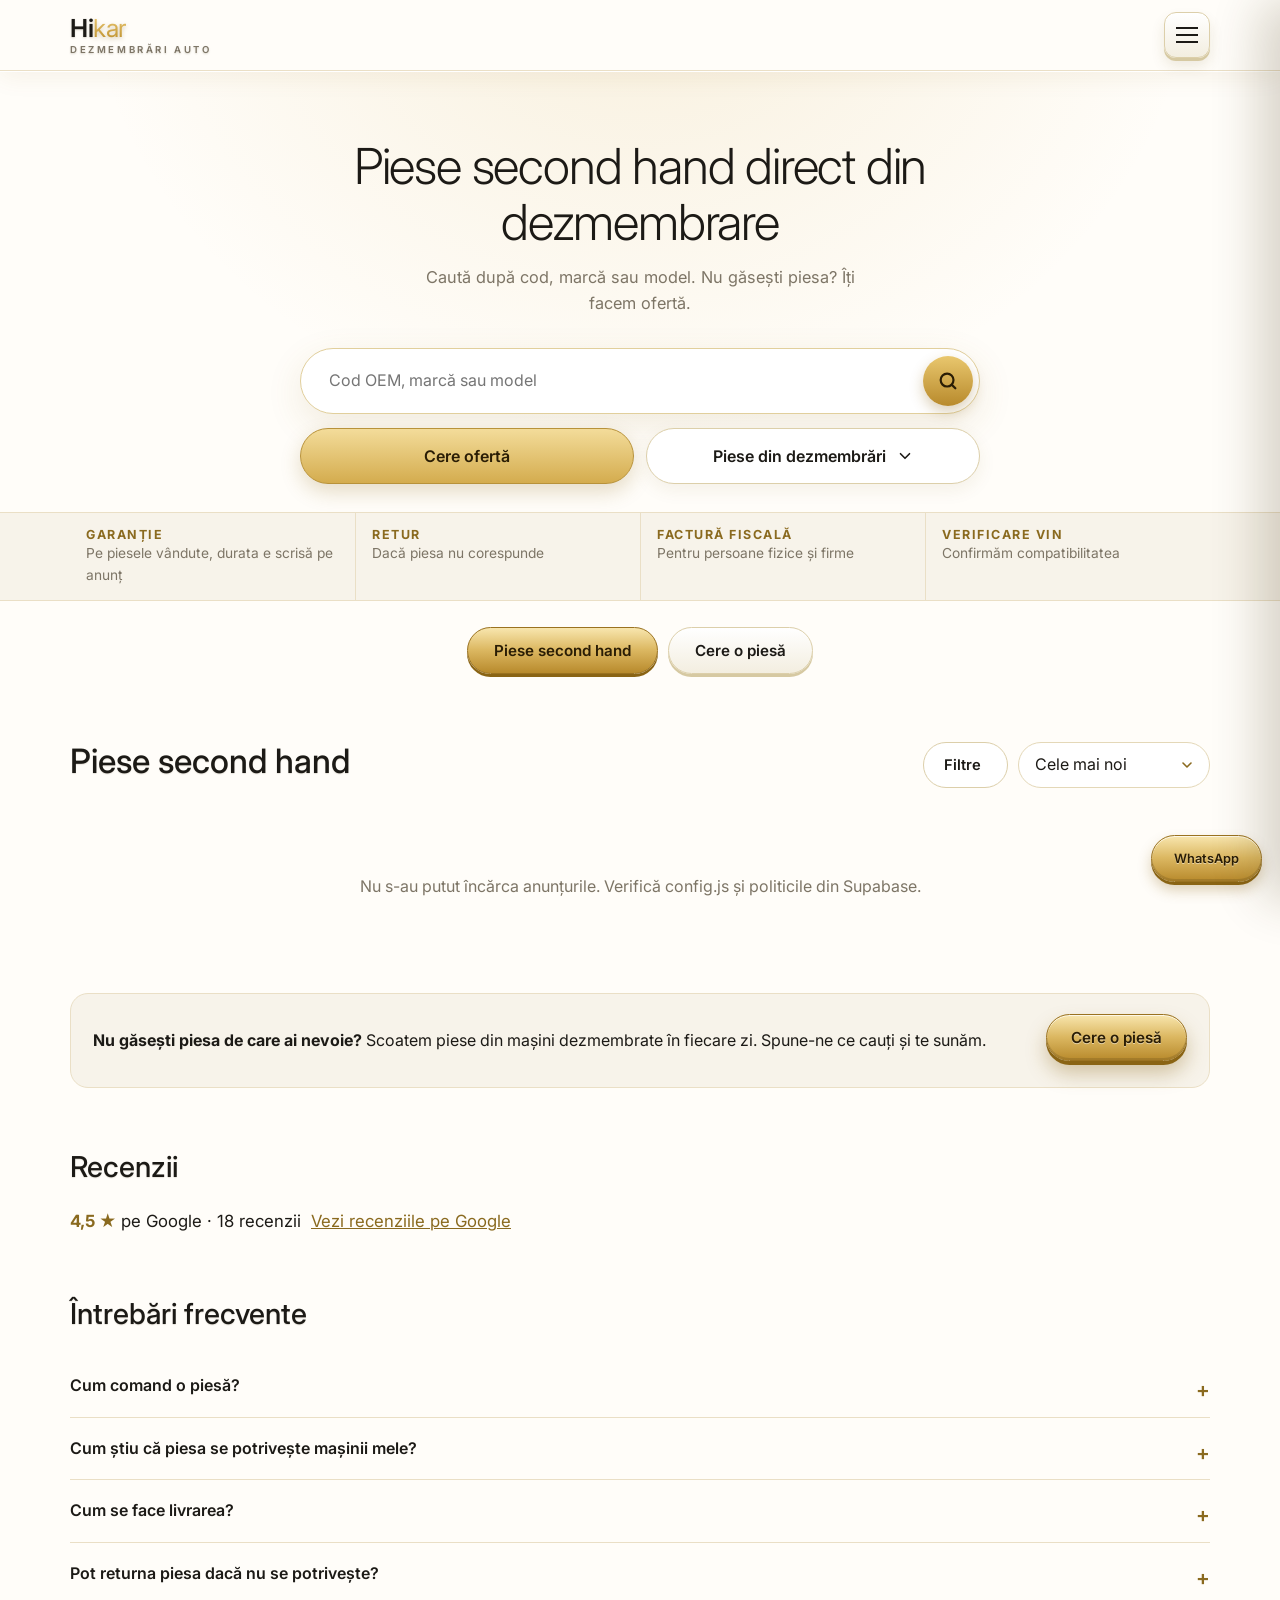
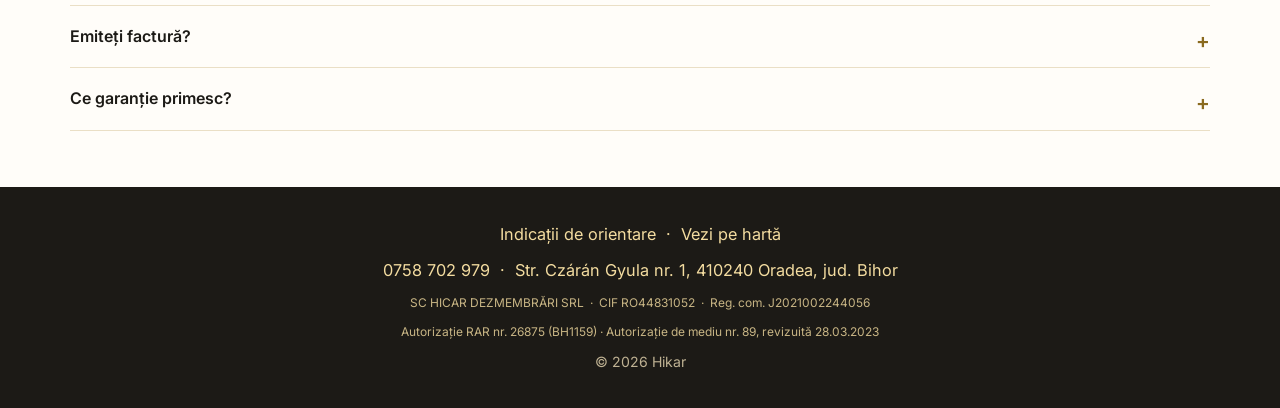
==== commit e5154a5f: "Add files via upload" ====
--- a/index.html
+++ b/index.html
@@ -25,16 +25,27 @@
 <button id="m-stats" onclick="show('stats')" hidden>Statistici</button>
 <button id="m-orders" onclick="show('orders')" hidden>Comenzi <span id="ordn"></span></button>
 <button id="m-cat" onclick="show('catalog')" hidden>Mărci și modele</button>
-<button id="m-add" onclick="newAd()" hidden>Publică piesă</button>
+<button id="m-add" onclick="newAd()" hidden>Vinde o piesă</button>
 <button id="m-login" onclick="show('login')">Admin</button>
 <button id="m-out" onclick="logout()" hidden>Ieșire</button>
 </aside>
 
 <div id="hero" class="hero2"><div class="w">
   <h1>Piese second hand direct din dezmembrare</h1>
-  <p class="sub2">Caută piesa după cod, marcă sau model. Nu o găsești? Cere ofertă și te sunăm.</p>
-  <div class="hs"><input id="hq" type="search" placeholder="Caută: cod OEM, marcă sau model" onkeydown="if(event.key==='Enter')go()"><button onclick="go()">Caută</button></div>
-  <div class="hbt"><button class="btn" onclick="show('req')">Cere ofertă</button><button class="alt" onclick="document.getElementById('list').scrollIntoView()">Vezi piesele</button></div>
+  <p class="sub2">Caută după cod, marcă sau model. Nu găsești piesa? Îți facem ofertă.</p>
+  <div class="hs"><input id="hq" type="search" placeholder="Cod OEM, marcă sau model" aria-label="Caută piese" autocomplete="off" onkeydown="if(event.key==='Enter')go()"><button type="button" class="hsb" onclick="go()" aria-label="Caută"><svg width="22" height="22" viewBox="0 0 24 24" fill="none" stroke="currentColor" stroke-width="2.4" stroke-linecap="round" stroke-linejoin="round"><circle cx="11" cy="11" r="7"/><path d="m20 20-3.5-3.5"/></svg></button></div>
+  <div class="hcta">
+    <button type="button" class="pri" onclick="show('req')">Cere ofertă</button>
+    <button type="button" class="sec" id="pdb" aria-expanded="false" aria-controls="psel" onclick="togglePsel()">Piese din dezmembrări <svg width="18" height="18" viewBox="0 0 24 24" fill="none" stroke="currentColor" stroke-width="2.2" stroke-linecap="round" stroke-linejoin="round"><path d="m6 9 6 6 6-6"/></svg></button>
+  </div>
+  <div id="psel" class="psel"><div class="pin"><div class="pcard">
+    <div class="pg">
+      <select id="hb" aria-label="Marca auto" onchange="hbChange()"><option value="">Alege marca auto</option></select>
+      <select id="hm" aria-label="Modelul" disabled><option value="">Alege modelul</option></select>
+      <select id="hp" aria-label="Piesa"><option value="">Alege piesa</option></select>
+    </div>
+    <button type="button" class="btn" onclick="psGo()">Începe căutarea</button>
+  </div></div></div>
   <div id="hgal" hidden><h2>Piese noi pe site</h2><div id="hgs" class="gal2"></div></div>
 </div></div>
 <div class="trust2"><div class="w">
@@ -48,12 +59,18 @@
 <main class="w">
 <section id="list" class="pad">
   <div class="sh"><h2>Piese second hand <span id="cnt" class="meta"></span></h2>
-  <div class="bar">
-    <input id="q" type="search" placeholder="Filtrează: titlu, OEM, marcă, model" oninput="render()" style="width:260px;margin:0">
-    <select id="fc" onchange="render()"><option value="">Toate categoriile</option></select>
-    <select id="so" onchange="render()"><option value="n">Cele mai noi</option><option value="pa">Preț crescător</option><option value="pd">Preț descrescător</option></select>
+  <div class="bar2">
+    <button type="button" class="fbtn" id="fbtn" aria-expanded="false" aria-controls="fpanel" onclick="toggleF()">Filtre <span id="fn"></span></button>
+    <select id="so" aria-label="Ordonare" onchange="render()"><option value="n">Cele mai noi</option><option value="pa">Preț crescător</option><option value="pd">Preț descrescător</option></select>
+  </div></div>
+  <div id="fpanel" class="fpanel" hidden>
+    <input id="q" type="search" placeholder="Titlu, cod OEM, marcă, model" aria-label="Filtrează după text" oninput="render()">
+    <select id="fb" aria-label="Marca" onchange="fbChange()"><option value="">Toate mărcile</option></select>
+    <select id="fm" aria-label="Modelul" onchange="render()" disabled><option value="">Toate modelele</option></select>
+    <select id="fc" aria-label="Categoria" onchange="render()"><option value="">Toate categoriile</option></select>
     <select id="fs" hidden><option value="">Second hand</option></select>
-  </div></div>
+  </div>
+  <div id="chips" class="chips"></div>
   <div id="items" class="list"></div>
   <div class="reqcta"><span><b>Nu găsești piesa de care ai nevoie?</b> Scoatem piese din mașini dezmembrate în fiecare zi. Spune-ne ce cauți și te sunăm.</span><button class="btn" onclick="show('req')">Cere o piesă</button></div>
   <div id="rev" class="revs" hidden></div>
@@ -107,7 +124,7 @@
 </section>
 
 <section id="mine" class="pad" hidden>
-<div class="sh"><h2>Anunțurile mele</h2><button class="btn" onclick="newAd()">+ Publică piesă</button></div>
+<div class="sh"><h2>Anunțurile mele</h2><button class="btn" onclick="newAd()">+ Vinde o piesă</button></div>
 <div id="minebox"></div>
 </section>
 <section id="stats" class="pad" hidden>
@@ -129,46 +146,45 @@
 </section>
 
 <section id="add" class="pad" hidden>
-<div class="sh"><h2 id="addtitle">Publică o piesă</h2></div>
+<div class="sh"><h2 id="addtitle">Vinde o piesă</h2></div>
 <form id="f" onsubmit="save(event)">
-  <fieldset id="fs-part"><legend>Piesa</legend><div class="grid">
-    <label class="wide">Provine din mașina (opțional)<input name="masinaTitlu" maxlength="80" placeholder="Ex: BMW 320d 2014 - se vede pe site că piesa e scoasă dintr-o mașină reală"></label>
-    <label class="wide">Titlu anunț *<input name="titlu" required maxlength="90" placeholder="Ex: Far stânga Golf 7 LED"></label>
-    <label>Categorie *<select name="cat" required><option value="">Alege...</option><option>Motor</option><option>Cutie de viteze / transmisie</option><option>Frânare</option><option>Suspensie / direcție</option><option>Caroserie / faruri</option><option>Interior</option><option>Electrice / electronice</option><option>Evacuare</option><option>Răcire / climatizare</option><option>Roți / jante / anvelope</option><option>Filtre / consumabile</option><option>Alte piese</option></select></label>
-    <label>Marca piesei<input name="marcaPiesa" placeholder="Bosch, Valeo, OEM..."></label>
-    <label>Cod piesă (OEM) <span id="oemstar">*</span><input name="oem" required placeholder="Ex: 5G1941005"></label>
-    <label>Cod de referință / alternativ<input name="ref"></label>
-    <input type="hidden" name="stare" value="Second hand">
-    <label>Cantitate<input name="cant" type="number" min="1" value="1"></label>
+  <fieldset id="fs-part"><legend>Ce vinzi</legend><div class="grid">
+    <label class="wide">Numele piesei *<input name="titlu" required maxlength="90" placeholder="Ex: Far stânga Golf 7"></label>
+    <label class="wide">Descriere<textarea name="desc" placeholder="Stare, defecte, ce include..."></textarea></label>
+    <label class="wide">Poze (maxim 4)<input id="pics" type="file" accept="image/*" multiple></label>
+    <div class="wide" id="thumbs"></div>
   </div></fieldset>
-  <fieldset id="fs-compat"><legend>Compatibilitate</legend><div class="grid">
+  <fieldset id="fs-compat"><legend>Pentru ce mașină</legend><div class="grid">
     <label>Marca auto *<input name="marca" list="dl-marci" required placeholder="Volkswagen" autocomplete="off"></label>
     <label>Model *<input name="model" list="dl-modele" required placeholder="Golf 7" autocomplete="off"></label>
+  </div></fieldset>
+  <fieldset id="fs-price"><legend>Preț</legend><div class="grid">
+    <label>Preț *<input name="pret" type="number" min="0" step="0.01" required inputmode="decimal"></label>
+    <label>Monedă<select name="moneda"><option>RON</option><option>EUR</option></select></label>
+    <label class="chk wide"><input type="checkbox" name="negociabil"> Preț negociabil</label>
+  </div></fieldset>
+  <details id="more" class="more"><summary>Mai multe detalii (opțional)</summary>
+  <div class="grid">
+    <label>Categorie (se alege singură dacă o lași goală)<select name="cat"><option value="">Automat</option><option>Motor</option><option>Cutie de viteze / transmisie</option><option>Frânare</option><option>Suspensie / direcție</option><option>Caroserie / faruri</option><option>Interior</option><option>Electrice / electronice</option><option>Evacuare</option><option>Răcire / climatizare</option><option>Roți / jante / anvelope</option><option>Filtre / consumabile</option><option>Alte piese</option></select></label>
+    <label>Cod piesă (OEM) <span id="oemstar">(opțional)</span><input name="oem" placeholder="Ex: 5G1941005"></label>
+    <label>Marca piesei<input name="marcaPiesa" placeholder="Bosch, Valeo, OEM..."></label>
+    <label>Cod de referință / alternativ<input name="ref"></label>
+    <label>Cantitate<input name="cant" type="number" min="1" value="1"></label>
     <label>An de la<input name="anDe" type="number" min="1950" max="2035" placeholder="2012"></label>
     <label>An până la<input name="anPana" type="number" min="1950" max="2035" placeholder="2020"></label>
     <label>Motorizare / cod motor<input name="motor" placeholder="1.6 TDI CRKB"></label>
     <label>Combustibil<select name="comb"><option value="">-</option><option>Benzină</option><option>Diesel</option><option>GPL</option><option>Hibrid</option><option>Electric</option></select></label>
-    <label class="wide">Serie șasiu (VIN), opțional<input name="vin" maxlength="17" placeholder="17 caractere"></label>
-  </div></fieldset>
-  <fieldset id="fs-price"><legend>Preț și livrare</legend><div class="grid">
-    <label>Preț *<input name="pret" type="number" min="0" step="0.01" required></label>
-    <label>Monedă<select name="moneda"><option>RON</option><option>EUR</option></select></label>
+    <label class="wide">Serie șasiu (VIN)<input name="vin" maxlength="17" placeholder="17 caractere"></label>
+    <label class="wide">Provine din mașina<input name="masinaTitlu" maxlength="80" placeholder="Ex: BMW 320d 2014 (apare pe anunț)"></label>
     <label>Garanție<select name="garantie"><option>Fără garanție</option><option>7 zile</option><option>30 de zile</option><option>6 luni</option><option>12 luni</option></select></label>
     <label>Livrare<select name="livrare"><option>Ridicare personală</option><option>Curier</option><option>Ridicare sau curier</option></select></label>
-    <label class="chk"><input type="checkbox" name="negociabil"> Preț negociabil</label>
-    <label class="chk"><input type="checkbox" name="factura" checked> Emit factură</label>
-  </div></fieldset>
-  <fieldset><legend>Descriere și poze</legend><div class="grid">
-    <label class="wide">Descriere<textarea name="desc" placeholder="Stare, defecte, mașina din care provine, ce include..."></textarea></label>
-    <label class="wide">Poze (maxim 4)<input id="pics" type="file" accept="image/*" multiple></label>
-    <div class="wide" id="thumbs"></div>
-  </div></fieldset>
-  <fieldset><legend>Contact</legend><div class="grid">
-    <label>Nume / firmă *<input name="vanzator" required value="Hikar Dezmembrări"></label>
-    <label>Telefon *<input name="tel" type="tel" required value="0758 702 979" placeholder="07xx xxx xxx"></label>
+    <label class="chk wide"><input type="checkbox" name="factura" checked> Emit factură</label>
+    <label>Nume / firmă<input name="vanzator" value="Hikar Dezmembrări"></label>
+    <label>Telefon<input name="tel" type="tel" value="0758 702 979" placeholder="07xx xxx xxx"></label>
     <label>Email<input name="email" type="email"></label>
-    <label>Localitate / județ *<input name="loc" required value="Oradea, Bihor" placeholder="Oradea, Bihor"></label>
-  </div></fieldset>
+    <label>Localitate / județ<input name="loc" value="Oradea, Bihor" placeholder="Oradea, Bihor"></label>
+    <input type="hidden" name="stare" value="Second hand">
+  </div></details>
   <button class="btn" id="subbtn" type="submit">Publică anunțul</button>
 </form>
 </section>
@@ -186,5 +202,6 @@
 <script src="ui.js"></script>
 <script src="catalog.js"></script>
 <script src="admin.js"></script>
+<script src="home.js"></script>
 </body>
 </html>
--- a/style.css
+++ b/style.css
@@ -265,3 +265,63 @@
 .trust2 .w>div{padding:14px 16px;display:flex;flex-direction:column;border-left:1px solid var(--line)}.trust2 .w>div:first-child{border-left:0}
 .trust2 b{color:var(--gold2);font:700 .78rem Inter,sans-serif;letter-spacing:1.5px;text-transform:uppercase}.trust2 span{color:var(--mute);font-size:.86rem}
 @media(max-width:560px){.trust2 .w>div{border-left:0;border-top:1px solid var(--line)}.trust2 .w>div:first-child{border-top:0}}
+
+/* meniu: atingeri sigure pe telefon */
+.ov{cursor:pointer}
+button,.dr button,.bg{touch-action:manipulation;-webkit-tap-highlight-color:transparent}
+.dr{overscroll-behavior:contain}
+body.mo{overflow:hidden}
+
+/* ---- prima pagina: sobra si eleganta ---- */
+#list{scroll-margin-top:84px}
+.hero2{padding:68px 0 22px;background:radial-gradient(ellipse at 50% -30%,rgba(214,176,86,.18),transparent 62%),#fffdf9}
+.hero2 h1{font-weight:300;letter-spacing:-1.2px;font-size:clamp(1.9rem,4.6vw,3.1rem);line-height:1.12;max-width:760px;margin:0 auto 14px;text-shadow:none}
+.sub2{font-size:1.02rem;max-width:480px;margin:0 auto 32px}
+.hero2 .hs{display:flex;align-items:center;max-width:680px;padding:6px 6px 6px 24px;border:1px solid #e1cf9c;border-radius:999px;background:#fff;box-shadow:0 12px 36px rgba(138,106,31,.12);transition:box-shadow .2s,border-color .2s}
+.hero2 .hs:focus-within{border-color:var(--gold);box-shadow:0 0 0 4px rgba(201,162,74,.16),0 12px 36px rgba(138,106,31,.14)}
+.hero2 .hs input{flex:1;margin:0;padding:13px 4px;border:0;border-radius:0;background:none;font-size:1rem;-webkit-appearance:none;appearance:none}
+.hero2 .hs input:focus{outline:0}
+.hero2 .hs .hsb{flex:0 0 50px;width:50px;height:50px;margin:0;padding:0;border-radius:50%;display:flex;align-items:center;justify-content:center;border:0;background:linear-gradient(180deg,#e9c76e,#b88a2c);color:#2a1d05;box-shadow:0 6px 14px rgba(138,100,20,.3);cursor:pointer}
+.hero2 .hs .hsb:hover{filter:brightness(1.06)}
+.hero2 .hs .hsb:active{transform:scale(.94)}
+.hcta{display:flex;gap:12px;max-width:680px;margin:14px auto 0}
+.hcta button{flex:1;display:flex;align-items:center;justify-content:center;gap:10px;height:56px;padding:0 18px;border-radius:999px;font:600 1rem Inter,"Segoe UI",Roboto,Arial,sans-serif;cursor:pointer;transition:border-color .2s,background .2s,transform .12s}
+.hcta .pri{border:1px solid #b8923a;background:linear-gradient(180deg,#f3dc9a,#d4ac4e);color:#2a1d05;box-shadow:0 8px 20px rgba(138,100,20,.22)}
+.hcta .sec{border:1px solid #dccfaa;background:#fff;color:var(--ink);box-shadow:0 6px 18px rgba(110,85,20,.08)}
+.hcta .sec[aria-expanded=true]{border-color:var(--gold);background:#faf5e6}
+.hcta button:hover{border-color:var(--gold)}.hcta button:active{transform:translateY(1px)}
+.hcta svg{flex:none;transition:transform .3s}.hcta .sec[aria-expanded=true] svg{transform:rotate(180deg)}
+.psel{display:grid;grid-template-rows:0fr;visibility:hidden;max-width:680px;margin:0 auto;transition:grid-template-rows .35s ease,visibility 0s .35s}
+.psel.open{grid-template-rows:1fr;visibility:visible;transition:grid-template-rows .35s ease,visibility 0s}
+.pin{overflow:hidden;min-height:0}
+.pcard{margin-top:14px;padding:20px;text-align:left;border:1px solid var(--line);border-radius:22px;background:#fff;box-shadow:0 14px 36px rgba(110,85,20,.1)}
+.pg{display:grid;grid-template-columns:repeat(auto-fit,minmax(180px,1fr));gap:12px}
+.pcard select,.fpanel select,.bar2 select{-webkit-appearance:none;appearance:none;margin:0;height:52px;padding:0 42px 0 16px;border-radius:14px;border:1px solid #e4d8b8;background:#fbf8f1 url("data:image/svg+xml,%3Csvg xmlns='http://www.w3.org/2000/svg' width='16' height='16' viewBox='0 0 24 24' fill='none' stroke='%238a6a1f' stroke-width='2.4' stroke-linecap='round' stroke-linejoin='round'%3E%3Cpath d='m6 9 6 6 6-6'/%3E%3C/svg%3E") no-repeat right 14px center;cursor:pointer}
+.pcard select:disabled{opacity:.5;cursor:not-allowed}
+.pcard .btn{display:block;width:100%;height:54px;margin:16px 0 0;padding:0;border-radius:999px}
+#hgal{margin-top:38px}
+/* antet lista, filtre, ordonare */
+.bar2{display:flex;gap:10px;align-items:center;flex-wrap:wrap}
+.bar2 select{width:auto;min-width:180px;height:46px;border-radius:999px;background-color:#fff}
+.fbtn{display:inline-flex;align-items:center;gap:6px;height:46px;padding:0 20px;border-radius:999px;border:1px solid #dccfaa;background:#fff;color:var(--ink);font:600 .92rem Inter,"Segoe UI",Roboto,Arial,sans-serif;cursor:pointer}
+.fbtn:hover,.fbtn.on,.fbtn[aria-expanded=true]{border-color:var(--gold);background:#faf5e6}
+.fpanel{display:grid;grid-template-columns:repeat(auto-fit,minmax(200px,1fr));gap:12px;margin:0 0 16px;padding:16px;border:1px solid var(--line);border-radius:20px;background:var(--bg2)}
+.fpanel input{margin:0;height:52px;border-radius:14px}
+.fpanel select{height:52px;background-color:#fff}
+.fpanel select:disabled{opacity:.5;cursor:not-allowed}
+.chips{display:flex;gap:8px;flex-wrap:wrap;margin:0 0 20px}.chips:empty{display:none}
+.chips button{padding:7px 12px 7px 15px;border:1px solid var(--gold);border-radius:999px;background:#fff;color:var(--gold2);font:600 .84rem Inter,"Segoe UI",Roboto,Arial,sans-serif;cursor:pointer}
+.chips .clr{border-color:transparent;background:none;text-decoration:underline;padding-left:6px}
+@media(max-width:560px){.hero2{padding-top:40px}.hcta{flex-direction:column;gap:10px}.hcta button{flex:none;width:100%}.bar2{width:100%}.bar2 select{flex:1;min-width:0}.pcard{padding:16px}}
+@media(prefers-reduced-motion:reduce){.psel,.psel.open,.hcta svg{transition:none}}
+
+/* formular simplu: Vinde o piesă */
+.more{margin:0 0 20px;padding:4px 18px 18px;border:1px solid var(--line);border-radius:18px;background:#fff}
+.more summary{padding:16px 0;font-weight:600}
+.more[open] summary{margin-bottom:6px;border-bottom:1px solid var(--line)}
+.more .grid{margin-top:16px}
+#f #subbtn{width:100%;height:56px;padding:0;border-radius:999px}
+#f input:not([type=checkbox]):not([type=file]),#f select{min-height:50px}
+
+#fs-price .grid{grid-template-columns:2fr 1fr}#fs-price .chk{grid-column:1/-1}
+.pcard{margin-bottom:28px}.pin{padding:0 10px;margin:0 -10px}
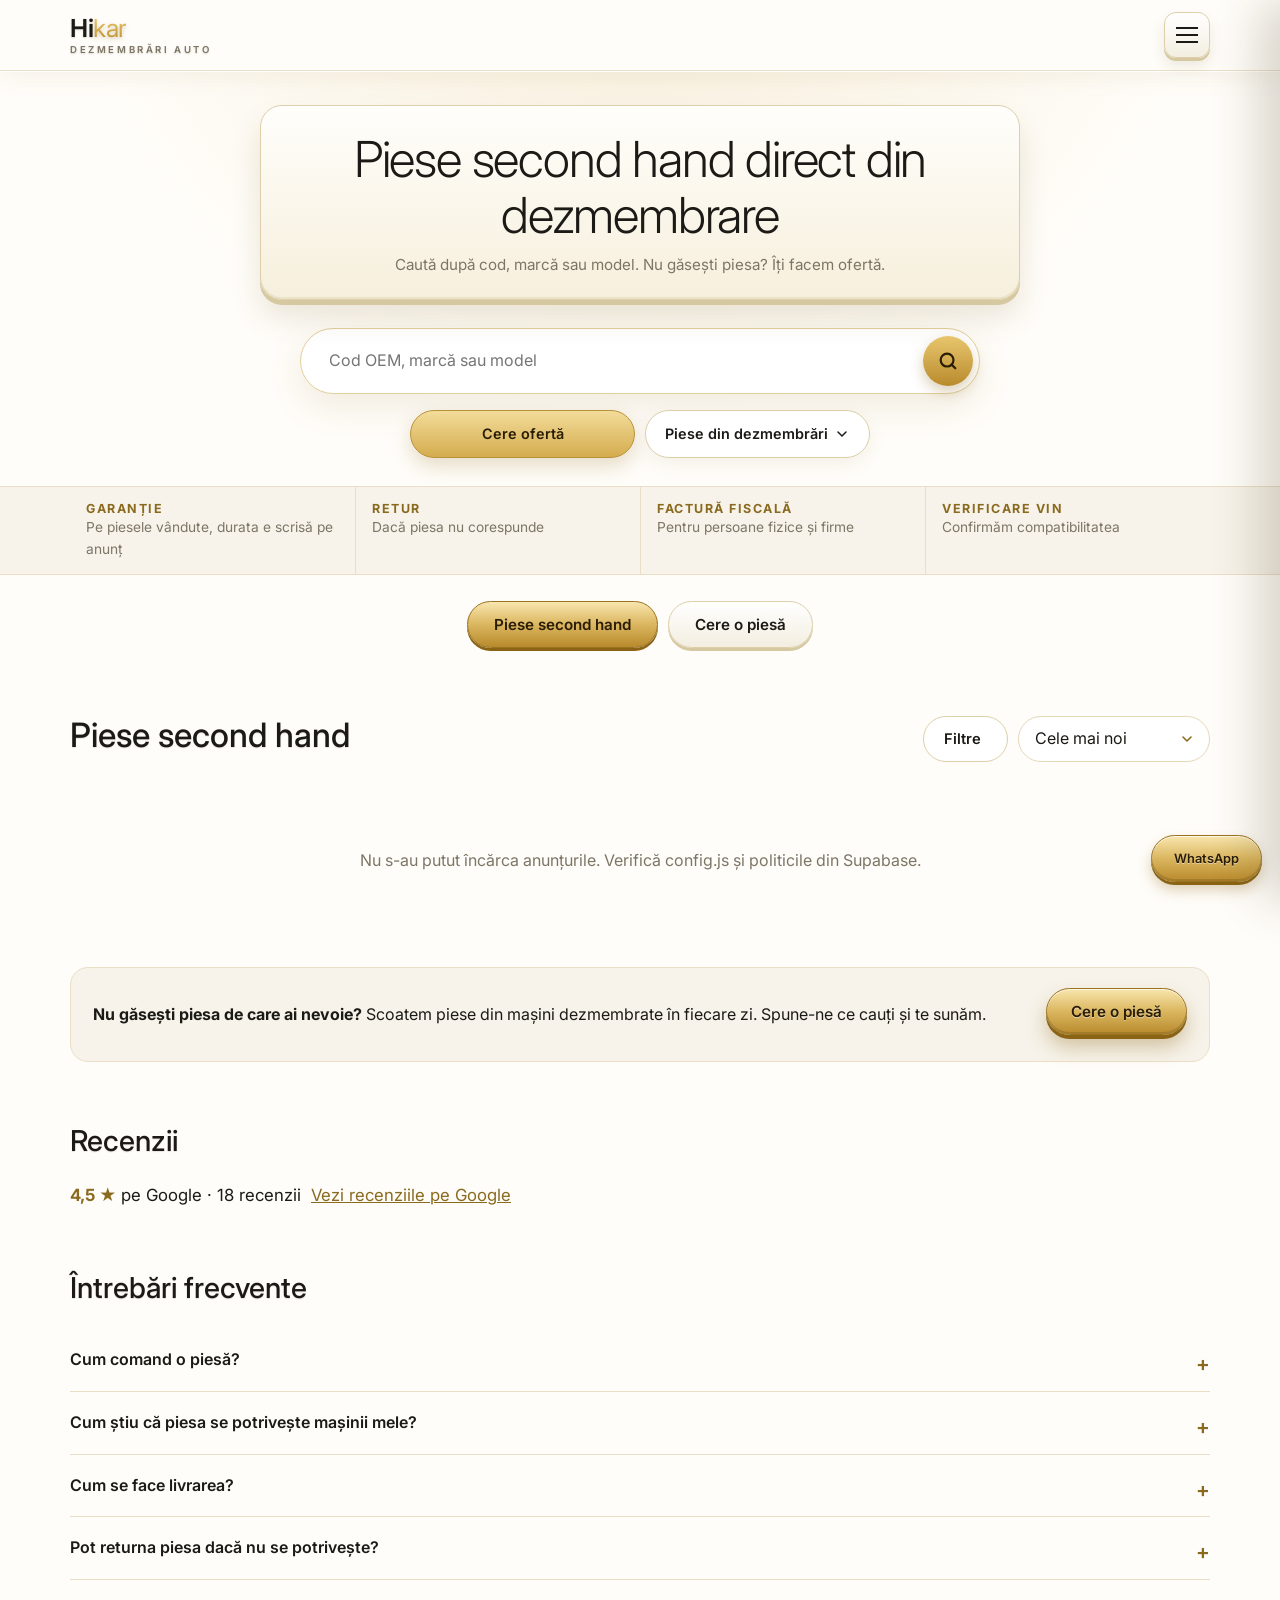
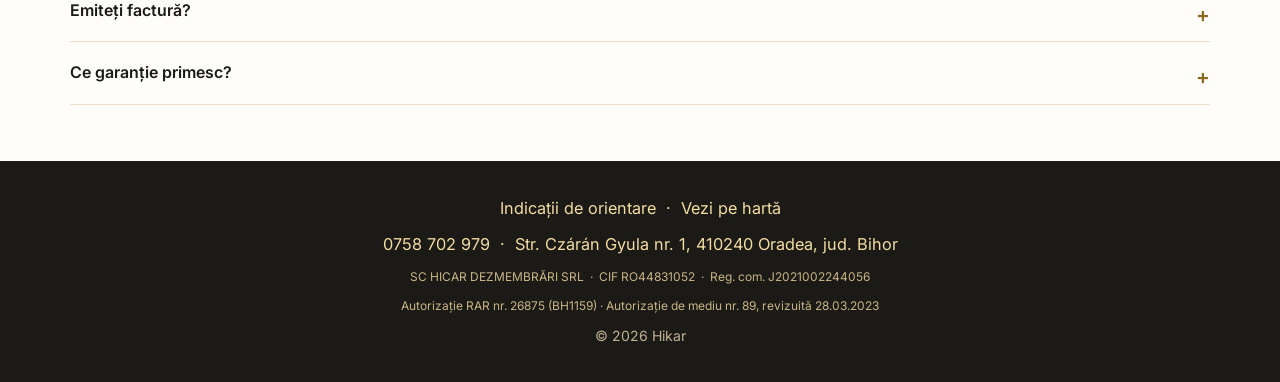
==== commit 5baf80f3: "Add files via upload" ====
--- a/index.html
+++ b/index.html
@@ -31,8 +31,9 @@
 </aside>
 
 <div id="hero" class="hero2"><div class="w">
-  <h1>Piese second hand direct din dezmembrare</h1>
-  <p class="sub2">Caută după cod, marcă sau model. Nu găsești piesa? Îți facem ofertă.</p>
+  <div class="pgb pgb-h"><button type="button" class="bkb" id="hbk" onclick="goBack()" data-tip="Înapoi la pagina anterioară" hidden><svg width="16" height="16" viewBox="0 0 24 24" fill="none" stroke="currentColor" stroke-width="2.4" stroke-linecap="round" stroke-linejoin="round"><path d="m15 18-6-6 6-6"/></svg> Înapoi</button>
+    <h1>Piese second hand direct din dezmembrare</h1>
+    <p class="sub2">Caută după cod, marcă sau model. Nu găsești piesa? Îți facem ofertă.</p></div>
   <div class="hs"><input id="hq" type="search" placeholder="Cod OEM, marcă sau model" aria-label="Caută piese" autocomplete="off" onkeydown="if(event.key==='Enter')go()"><button type="button" class="hsb" onclick="go()" aria-label="Caută"><svg width="22" height="22" viewBox="0 0 24 24" fill="none" stroke="currentColor" stroke-width="2.4" stroke-linecap="round" stroke-linejoin="round"><circle cx="11" cy="11" r="7"/><path d="m20 20-3.5-3.5"/></svg></button></div>
   <div class="hcta">
     <button type="button" class="pri" onclick="show('req')">Cere ofertă</button>
@@ -57,6 +58,7 @@
 <div id="home"><div class="w tabs"><button id="t-list" class="on" onclick="show('list')">Piese second hand</button><button id="t-req" onclick="show('req')">Cere o piesă</button></div></div>
 
 <main class="w">
+<div id="pgb" class="pgb" hidden></div>
 <section id="list" class="pad">
   <div class="sh"><h2>Piese second hand <span id="cnt" class="meta"></span></h2>
   <div class="bar2">
--- a/style.css
+++ b/style.css
@@ -312,7 +312,7 @@
 .chips{display:flex;gap:8px;flex-wrap:wrap;margin:0 0 20px}.chips:empty{display:none}
 .chips button{padding:7px 12px 7px 15px;border:1px solid var(--gold);border-radius:999px;background:#fff;color:var(--gold2);font:600 .84rem Inter,"Segoe UI",Roboto,Arial,sans-serif;cursor:pointer}
 .chips .clr{border-color:transparent;background:none;text-decoration:underline;padding-left:6px}
-@media(max-width:560px){.hero2{padding-top:40px}.hcta{flex-direction:column;gap:10px}.hcta button{flex:none;width:100%}.bar2{width:100%}.bar2 select{flex:1;min-width:0}.pcard{padding:16px}}
+@media(max-width:560px){.hero2{padding-top:40px}.hcta{gap:8px}.bar2{width:100%}.bar2 select{flex:1;min-width:0}.pcard{padding:16px}}
 @media(prefers-reduced-motion:reduce){.psel,.psel.open,.hcta svg{transition:none}}
 
 /* formular simplu: Vinde o piesă */
@@ -325,3 +325,32 @@
 
 #fs-price .grid{grid-template-columns:2fr 1fr}#fs-price .chk{grid-column:1/-1}
 .pcard{margin-bottom:28px}.pin{padding:0 10px;margin:0 -10px}
+
+/* butoane pe un rand, mai inguste */
+.hcta{max-width:460px;gap:10px;margin-top:16px}
+.hcta button{height:auto;min-height:48px;padding:8px 12px;gap:6px;font-size:.9rem;line-height:1.15;text-align:center}
+.hcta svg{width:16px;height:16px}
+@media(max-width:400px){.hcta button{font-size:.82rem;padding:8px 8px;gap:4px}}
+
+/* chenar 3D: titlul fiecarei pagini */
+.pgb{position:relative;margin:24px 0 12px;padding:18px 22px 18px;border:1px solid #dccfaa;border-radius:22px;background:linear-gradient(180deg,#fffefb,#f6efdc);box-shadow:0 1px 0 #fff inset,0 -2px 0 rgba(138,106,31,.1) inset,0 5px 0 #d6c9a2,0 18px 30px rgba(110,85,20,.14)}
+.pgb p{margin:6px 0 0;color:var(--mute);font-size:.95rem;max-width:64ch}
+.pgh{display:flex;justify-content:space-between;align-items:center;gap:12px}
+.pgt{margin:0;font-size:1.4rem;font-weight:600;letter-spacing:-.4px;text-shadow:0 1px 0 #fff}
+.bkb{flex:none;display:inline-flex;align-items:center;gap:4px;height:38px;padding:0 14px 0 9px;border-radius:999px;border:1px solid #dccfaa;background:linear-gradient(180deg,#fff,#f3eee0);color:var(--ink);font:600 .85rem Inter,"Segoe UI",Roboto,Arial,sans-serif;cursor:pointer;box-shadow:0 1px 0 #fff inset,0 3px 0 #d6c9a2,0 8px 12px rgba(110,85,20,.12)}
+.bkb:hover{border-color:var(--gold);color:var(--gold2)}
+.bkb:active{transform:translateY(2px);box-shadow:0 1px 0 #fff inset,0 1px 0 #d6c9a2}
+.pgb-h{max-width:760px;margin:0 auto 28px;padding:26px 22px 22px;text-align:center}
+.pgb-h .bkb{position:absolute;top:14px;right:14px}
+.pgb-h.hasbk{padding-top:62px}
+.pgb-h h1{margin:0 0 10px}
+.pgb-h .sub2{margin:0 auto;max-width:520px}
+.hero2{padding-top:34px}
+/* titlul din chenar inlocuieste titlurile vechi ale paginilor */
+section.pad:not(#list)>.sh h2{display:none}
+section.pad:not(#list)>.sh{margin-bottom:0;justify-content:flex-end}
+section.pad:not(#list){padding-top:22px}
+section.pad:not(#list)>p.meta{margin:0 0 18px!important}
+.pad>.pgb:first-child{margin-top:-24px}
+@media(max-width:560px){.pgb{padding:16px 16px}.pgt{font-size:1.2rem}.pgb-h{padding:22px 16px 18px}}
+main.w.pad{padding-left:20px;padding-right:20px}
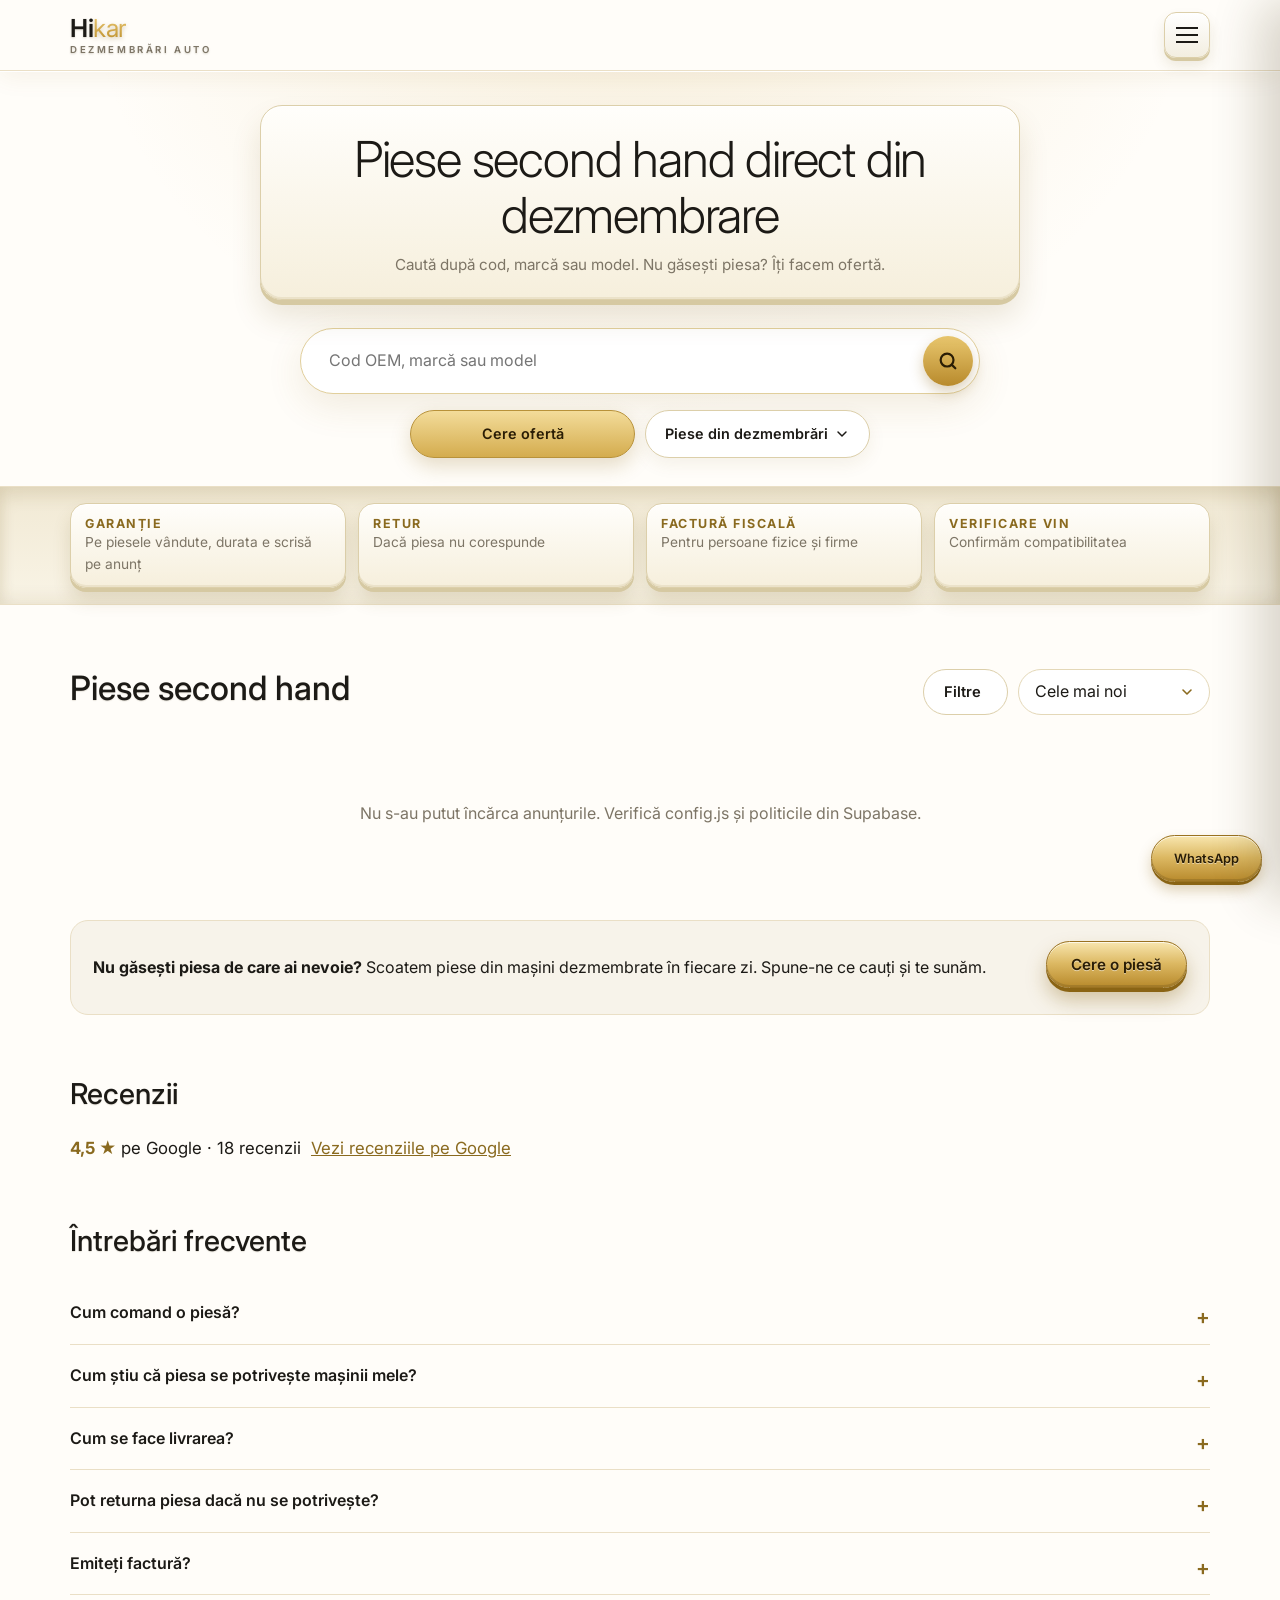
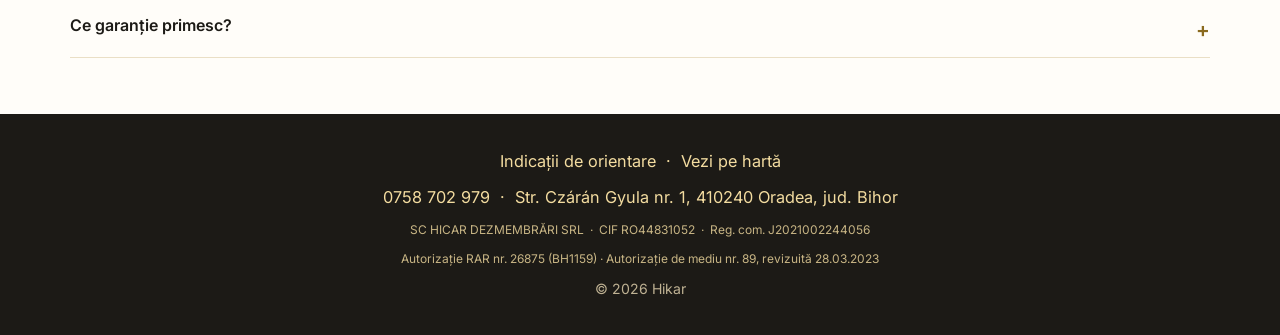
==== commit 0c3e41bf: "Add files via upload" ====
--- a/index.html
+++ b/index.html
@@ -26,6 +26,7 @@
 <button id="m-orders" onclick="show('orders')" hidden>Comenzi <span id="ordn"></span></button>
 <button id="m-cat" onclick="show('catalog')" hidden>Mărci și modele</button>
 <button id="m-add" onclick="newAd()" hidden>Vinde o piesă</button>
+<button id="m-car" onclick="newDezm()" hidden>Mașină la dezmembrat</button>
 <button id="m-login" onclick="show('login')">Admin</button>
 <button id="m-out" onclick="logout()" hidden>Ieșire</button>
 </aside>
@@ -167,7 +168,7 @@
   </div></fieldset>
   <details id="more" class="more"><summary>Mai multe detalii (opțional)</summary>
   <div class="grid">
-    <label>Categorie (se alege singură dacă o lași goală)<select name="cat"><option value="">Automat</option><option>Motor</option><option>Cutie de viteze / transmisie</option><option>Frânare</option><option>Suspensie / direcție</option><option>Caroserie / faruri</option><option>Interior</option><option>Electrice / electronice</option><option>Evacuare</option><option>Răcire / climatizare</option><option>Roți / jante / anvelope</option><option>Filtre / consumabile</option><option>Alte piese</option></select></label>
+    <label>Categorie (se alege singură dacă o lași goală)<select name="cat"><option value="">Automat</option><option>Mașini la dezmembrat</option><option>Motor</option><option>Cutie de viteze / transmisie</option><option>Frânare</option><option>Suspensie / direcție</option><option>Caroserie / faruri</option><option>Interior</option><option>Electrice / electronice</option><option>Evacuare</option><option>Răcire / climatizare</option><option>Roți / jante / anvelope</option><option>Filtre / consumabile</option><option>Alte piese</option></select></label>
     <label>Cod piesă (OEM) <span id="oemstar">(opțional)</span><input name="oem" placeholder="Ex: 5G1941005"></label>
     <label>Marca piesei<input name="marcaPiesa" placeholder="Bosch, Valeo, OEM..."></label>
     <label>Cod de referință / alternativ<input name="ref"></label>
--- a/style.css
+++ b/style.css
@@ -354,3 +354,63 @@
 .pad>.pgb:first-child{margin-top:-24px}
 @media(max-width:560px){.pgb{padding:16px 16px}.pgt{font-size:1.2rem}.pgb-h{padding:22px 16px 18px}}
 main.w.pad{padding-left:20px;padding-right:20px}
+
+/* ---- telefon: anunturi pe 2 coloane (stil OLX) + partea de sus mai sus ---- */
+.item .mob{display:none}
+@media(max-width:640px){
+  /* partea de sus: chenar, cautare, butoane mai sus */
+  header .w{height:58px}
+  .hero2{padding-top:10px;padding-bottom:4px}
+  .pgb-h{margin:0 auto 12px;padding:16px 14px 14px}
+  .pgb-h.hasbk{padding-top:52px}
+  .pgb-h h1{font-size:1.5rem;line-height:1.15;margin:0 0 6px;letter-spacing:-.8px}
+  .pgb-h .sub2{font-size:.9rem;line-height:1.4;margin:0 auto}
+  .hero2 .hs{padding:4px 4px 4px 18px}
+  .hero2 .hs input{padding:10px 4px}
+  .hero2 .hs .hsb{flex-basis:44px;width:44px;height:44px}
+  .hcta{margin-top:10px}
+  #hgal{margin-top:20px}
+  .pad{padding-top:28px}
+
+  /* lista pe 2 coloane */
+  #items.list{grid-template-columns:repeat(2,minmax(0,1fr));gap:10px}
+  .item{border-radius:14px;box-shadow:0 1px 0 #f0e6cf,0 6px 16px rgba(110,85,20,.08)}
+  .item .ph{position:relative;height:auto;aspect-ratio:1/1}
+  .item .ph .car{position:absolute;inset:0;width:100%;height:100%}
+  .item .b{padding:10px 10px 12px;gap:3px}
+  .item .tg{display:none}
+  .item.sold .tg{display:block}
+  .item.sold .tg .meta,.item.sold .tg .tag:not(.sold){display:none}
+  .item .tag{font-size:.6rem;padding:2px 7px;margin:0}
+  .item h3{font-size:.9rem;font-weight:500;line-height:1.3;margin:0}
+  .item h3 a{display:-webkit-box;-webkit-line-clamp:2;-webkit-box-orient:vertical;overflow:hidden;word-break:break-word}
+  .item .price{font-size:1.05rem;font-weight:700;color:var(--ink);text-shadow:none;margin-top:2px}
+  .item .price .meta{font-size:.65rem;font-weight:400}
+  .item .oem,.item .cp,.item .dsk{display:none}
+  .item .mob{display:flex;flex-direction:column;font-size:.72rem;line-height:1.35;margin-top:2px}
+  .item .row:not(.adm){display:none}
+  .item .row.adm{flex-wrap:wrap;gap:6px;padding-top:6px}
+  .item .row.adm button{flex:1 1 100%;min-height:36px;padding:6px;font-size:.72rem}
+  .reqcta{padding:16px}
+  .sh h2{font-size:1.5rem}
+}
+
+/* ---- fara butoanele "Piese second hand / Cere o piesa"; masina la dezmembrat ---- */
+#home{display:none!important}
+.dzc{display:flex;flex-wrap:wrap;gap:8px;margin-top:-4px}
+.dzc button{padding:8px 14px;border:1px solid var(--gold);border-radius:999px;background:#fff;color:var(--gold2);font:600 .85rem Inter,"Segoe UI",Roboto,Arial,sans-serif;cursor:pointer}
+@media(max-width:640px){
+  .item .dzd{display:-webkit-box;-webkit-line-clamp:2;-webkit-box-orient:vertical;overflow:hidden;font-size:.72rem;line-height:1.35}
+  .item .price.dz{font-size:.85rem;color:var(--gold2)}
+}
+
+/* ---- garantie / retur / factura / VIN: carduri 3D pe 2 coloane, mai mici ---- */
+.trust2{padding:16px 0;background:linear-gradient(180deg,#f1e9d4,#f9f4e6);box-shadow:inset 0 10px 16px rgba(110,85,20,.12),inset 0 -8px 14px rgba(110,85,20,.08)}
+.trust2 .w{gap:12px}
+.trust2 .w>div{border:1px solid #dccfaa!important;border-radius:16px;background:linear-gradient(180deg,#fffefb,#f6efdc);padding:12px 14px;box-shadow:0 1px 0 #fff inset,0 -2px 0 rgba(138,106,31,.1) inset,0 4px 0 #d6c9a2,0 12px 18px rgba(110,85,20,.16)}
+@media(max-width:560px){
+  .trust2 .w{grid-template-columns:repeat(2,minmax(0,1fr));gap:12px 10px}
+  .trust2 .w>div{padding:9px 10px}
+  .trust2 b{font-size:.66rem;letter-spacing:1px}
+  .trust2 span{font-size:.74rem;line-height:1.3}
+}
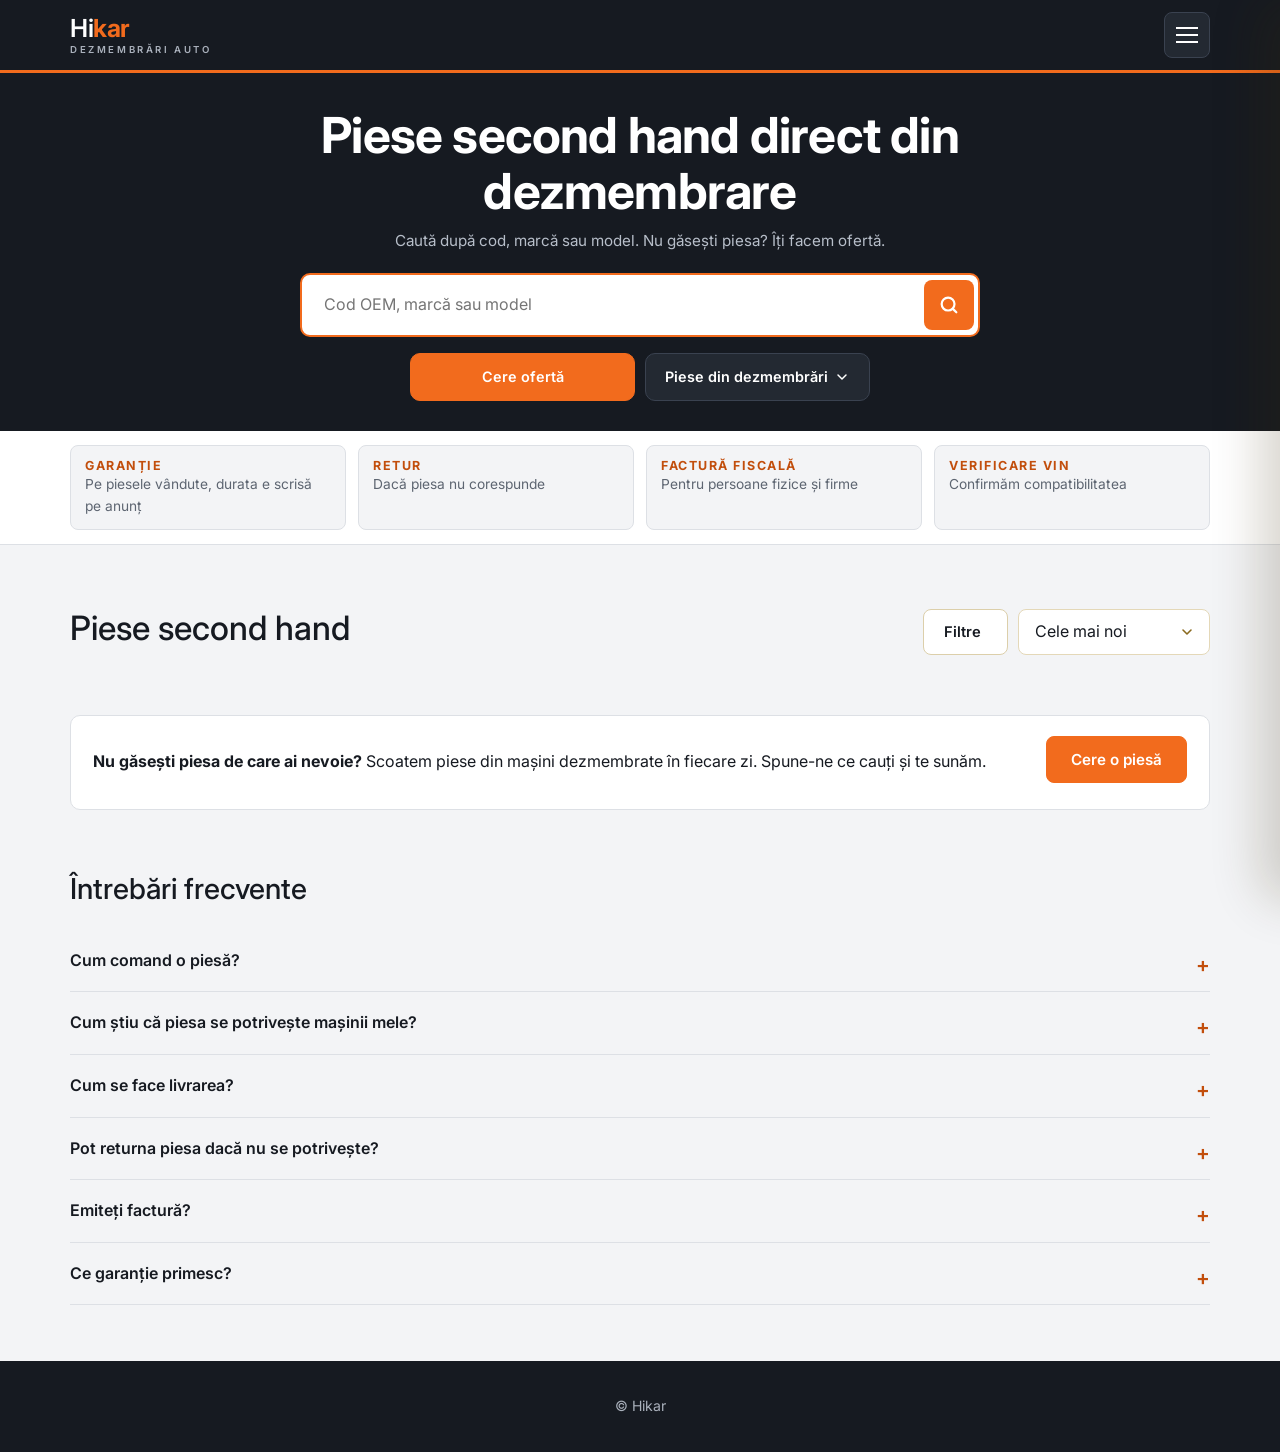
==== commit 292421ca: "Add files via upload" ====
--- a/index.html
+++ b/index.html
@@ -8,7 +8,7 @@
 <link rel="preconnect" href="https://fonts.googleapis.com"><link rel="preconnect" href="https://fonts.gstatic.com" crossorigin>
 <link href="https://fonts.googleapis.com/css2?family=Inter:wght@300;400;500;600;700&display=swap" rel="stylesheet">
 <link rel="stylesheet" href="style.css">
-<link rel="icon" href="data:image/svg+xml,%3Csvg xmlns=%27http://www.w3.org/2000/svg%27 viewBox=%270 0 64 64%27%3E%3Ccircle cx=%2732%27 cy=%2732%27 r=%2730%27 fill=%27%23c9a24a%27/%3E%3Ctext x=%2732%27 y=%2745%27 font-size=%2738%27 font-family=%27Arial%27 font-weight=%27700%27 text-anchor=%27middle%27 fill=%27%232a1d05%27%3EH%3C/text%3E%3C/svg%3E">
+<link rel="icon" href="data:image/svg+xml,%3Csvg xmlns=%27http://www.w3.org/2000/svg%27 viewBox=%270 0 64 64%27%3E%3Ccircle cx=%2732%27 cy=%2732%27 r=%2730%27 fill=%27%23f26b1d%27/%3E%3Ctext x=%2732%27 y=%2745%27 font-size=%2738%27 font-family=%27Arial%27 font-weight=%27700%27 text-anchor=%27middle%27 fill=%27%23ffffff%27%3EH%3C/text%3E%3C/svg%3E">
 </head>
 <body>
 <header><div class="w">
--- a/style.css
+++ b/style.css
@@ -414,3 +414,86 @@
   .trust2 b{font-size:.66rem;letter-spacing:1px}
   .trust2 span{font-size:.74rem;line-height:1.3}
 }
+
+/* carduri garantie/retur: descrierea apare la atingere */
+.trust2 .w>div{cursor:pointer;-webkit-tap-highlight-color:transparent;user-select:none}
+.trust2 .w>div:active{transform:translateY(3px);box-shadow:0 1px 0 #fff inset,0 1px 0 #d6c9a2,0 4px 8px rgba(110,85,20,.12)}
+@media(max-width:640px){
+  .trust2 .w>div span{display:none}
+  .trust2 .w>div.open span{display:block;margin-top:4px}
+  .trust2 .w>div b{display:flex;justify-content:space-between;align-items:center;gap:6px}
+  .trust2 .w>div b::after{content:"+";font-size:1.05rem;line-height:1;color:var(--gold2);flex:none}
+  .trust2 .w>div.open b::after{content:"−"}
+  .trust2 .w>div{align-self:start}
+}
+
+/* ---- tema piese auto: grafit + portocaliu, butoane plate ---- */
+:root{--bg:#f3f4f6;--bg2:#eceef1;--ink:#161a21;--mute:#5d6571;--line:#dde0e5;--gold:#f26b1d;--gold2:#c24e0c;--ok:#1d9b54;--red:#d4382c;--dk:#161a21;--wa:#16a34a}
+body{background:var(--bg)}
+h1,h2,h3,.price,.logo,legend,.st b,.pgt,.logo b{text-shadow:none}
+header{background:var(--dk);border-bottom:0;box-shadow:0 3px 0 var(--gold)}
+.logo{color:#fff}.logo small{color:#aab1bc}
+.logo b{background:none;-webkit-text-fill-color:var(--gold);color:var(--gold);filter:none;font-weight:700}
+.bg,.bg:hover,.bg:active{background:#232932;border-color:#3a4250;border-radius:8px;box-shadow:none;transform:none}
+.bg i{background:#fff}.bg:hover{border-color:var(--gold)}.bg:hover i{background:var(--gold)}
+.hero2{background:var(--dk);padding:38px 0 30px}
+.hero2 .pgb-h{background:none;border:0;border-radius:0;box-shadow:none;padding:0 0 20px;margin:0 auto}
+.hero2 .pgb-h.hasbk{padding-top:50px}
+.hero2 h1{color:#fff;font-weight:700;letter-spacing:-.8px}.hero2 .sub2{color:#b7bec9}
+.hero2 .hs{border:2px solid var(--gold);border-radius:10px;box-shadow:none;padding:4px 4px 4px 18px}
+.hero2 .hs .hsb{border-radius:8px;background:var(--gold);color:#fff;box-shadow:none}
+.hcta button{border-radius:10px}
+.hcta .pri{background:var(--gold);border-color:var(--gold);color:#fff;box-shadow:none}
+.hcta .sec,.hcta .sec[aria-expanded=true]{background:#232932;border-color:#3a4250;color:#fff;box-shadow:none}
+.hcta .sec[aria-expanded=true]{border-color:var(--gold)}
+.hero2 .bkb{background:#232932;border-color:#3a4250;color:#fff;box-shadow:none}
+#hgal h2{color:#fff}.gt{border-radius:10px;border-color:#2f3642}.gb.p{background:var(--gold);color:#fff}
+.trust2{background:#fff;box-shadow:none;border:0;border-bottom:1px solid var(--line);margin-top:0;padding:14px 0}
+.trust2 .w>div,.trust2 .w>div:active{background:var(--bg);border:1px solid var(--line)!important;border-radius:8px;box-shadow:none;transform:none}
+/* butoane secundare albe, principale portocalii */
+.row a,.row button,.ct a,.ct button,.mr .a button,.od .a button,.bkb{background:#fff;border:1px solid #c9ced6;border-radius:8px;color:var(--ink);box-shadow:none;text-shadow:none}
+:is(.row a,.row button,.ct a,.ct button,.mr .a button,.od .a button,.bkb):hover{border-color:var(--gold);color:var(--gold2);transform:none}
+:is(.row a,.row button,.ct a,.ct button,.mr .a button,.od .a button,.bkb):active{transform:none;box-shadow:none;background:var(--bg2)}
+.btn,.hs button,.tag.new{background:var(--gold);border:1px solid var(--gold);color:#fff;border-radius:8px;box-shadow:none;text-shadow:none}
+.btn:hover,.hs button:hover{filter:brightness(1.08);transform:none}.btn:active,.hs button:active{transform:translateY(1px);box-shadow:none}
+#f #subbtn,.pcard .btn,.vr .btn{border-radius:8px}.tag{border-radius:6px}
+.item{border-radius:10px;box-shadow:none;border:1px solid var(--line)}
+.item:hover{border-color:var(--gold);box-shadow:0 8px 22px rgba(22,26,33,.12);transform:none}
+fieldset{border-radius:12px;border-top:3px solid var(--gold);box-shadow:none}
+.pcard,.fpanel,.reqcta,.more,.od,.mr,.st div,blockquote,.pro,.provb,.vinb{border-radius:10px;box-shadow:none}
+.reqcta,.more,.vinb{background:#fff}
+input,select,textarea{background:#fff;border-color:#cfd4db;border-radius:8px}
+.bar2 select,.fbtn{border-radius:8px}
+.pgb{background:#fff;border:1px solid var(--line);border-left:4px solid var(--gold);border-radius:10px;box-shadow:none}
+.cb i{background:var(--gold)}.cc{background:rgba(22,26,33,.8);color:#fff}
+#tip,#msg{background:var(--dk);color:#fff;border:1px solid #3a4250}
+footer{background:var(--dk);color:#aab1bc}.fc,.fc a{color:#fff}
+.fwa{background:var(--wa);border:1px solid var(--wa);color:#fff;border-radius:40px;box-shadow:0 6px 18px rgba(0,0,0,.25)}
+.fwa:hover,.fwa:active{filter:brightness(1.07);transform:none;box-shadow:0 6px 18px rgba(0,0,0,.25)}
+
+/* contact: un singur buton -> telefon + WhatsApp */
+button.cxb{display:flex;align-items:center;justify-content:center;gap:8px;min-height:44px;padding:10px 16px;background:var(--gold);border:1px solid var(--gold);border-radius:8px;color:#fff;font:700 .9rem Inter,"Segoe UI",Roboto,Arial,sans-serif;letter-spacing:0;text-transform:none;text-shadow:none;box-shadow:none;cursor:pointer}
+button.cxb:hover,button.cxb.on{background:#d95a0f;border-color:#d95a0f;color:#fff;transform:none}
+button.cxb:active{transform:none;box-shadow:none}
+.cxb::after{content:"";width:7px;height:7px;margin:-3px 0 0 2px;border:solid currentColor;border-width:0 2px 2px 0;transform:rotate(45deg);transition:transform .2s}
+.cxb.on::after{transform:rotate(-135deg);margin-top:3px}
+.cxp{display:flex;flex-wrap:wrap;gap:8px;margin-top:8px}
+body .cxp a{flex:1 1 130px;display:flex;align-items:center;justify-content:center;gap:8px;min-height:46px;padding:10px 12px;border-radius:8px;font:700 .95rem Inter,"Segoe UI",Roboto,Arial,sans-serif;letter-spacing:0;text-transform:none;text-decoration:none;text-shadow:none;box-shadow:none;transform:none;white-space:nowrap}
+body .cxp a.call{background:#fff;border:2px solid var(--dk);color:var(--dk)}
+body .cxp a.wa{background:var(--wa);border:2px solid var(--wa);color:#fff}
+body .cxp a.call:hover,body .cxp a.wa:hover{filter:brightness(1.06)}
+body .cxp a.call:active,body .cxp a.wa:active{box-shadow:none;transform:none}
+.cxw>.cxb{width:100%;min-height:54px;font-size:1.05rem}
+body:has(.sb) :is(.cbar,.fwa){display:none!important}
+@media(max-width:760px){
+ .cbar .cxp,.sb .cxp{position:absolute;left:0;right:0;bottom:100%;margin:0;padding:12px;background:#fff;border-top:1px solid var(--line);box-shadow:0 -10px 24px rgba(0,0,0,.14)}
+ .cbar .cxb{flex:1.5;min-height:48px}
+ .cbar a{border-radius:8px;border:1px solid #c9ced6;background:#fff;color:var(--ink);min-height:48px;display:flex;align-items:center;justify-content:center}
+ .sb{background:#fff;transform:translateY(110%);visibility:hidden;transition:transform .2s,visibility 0s .2s}
+ .sb.show{transform:none;visibility:visible;transition:transform .2s}
+ .sb .cxb{flex:none;min-height:46px;padding:0 22px}
+}
+@media(max-width:640px){
+ .hero2{padding:14px 0}.hero2 .pgb-h{padding-bottom:12px}.hero2 .pgb-h.hasbk{padding-top:46px}
+ .item .cxp{display:none!important}
+}
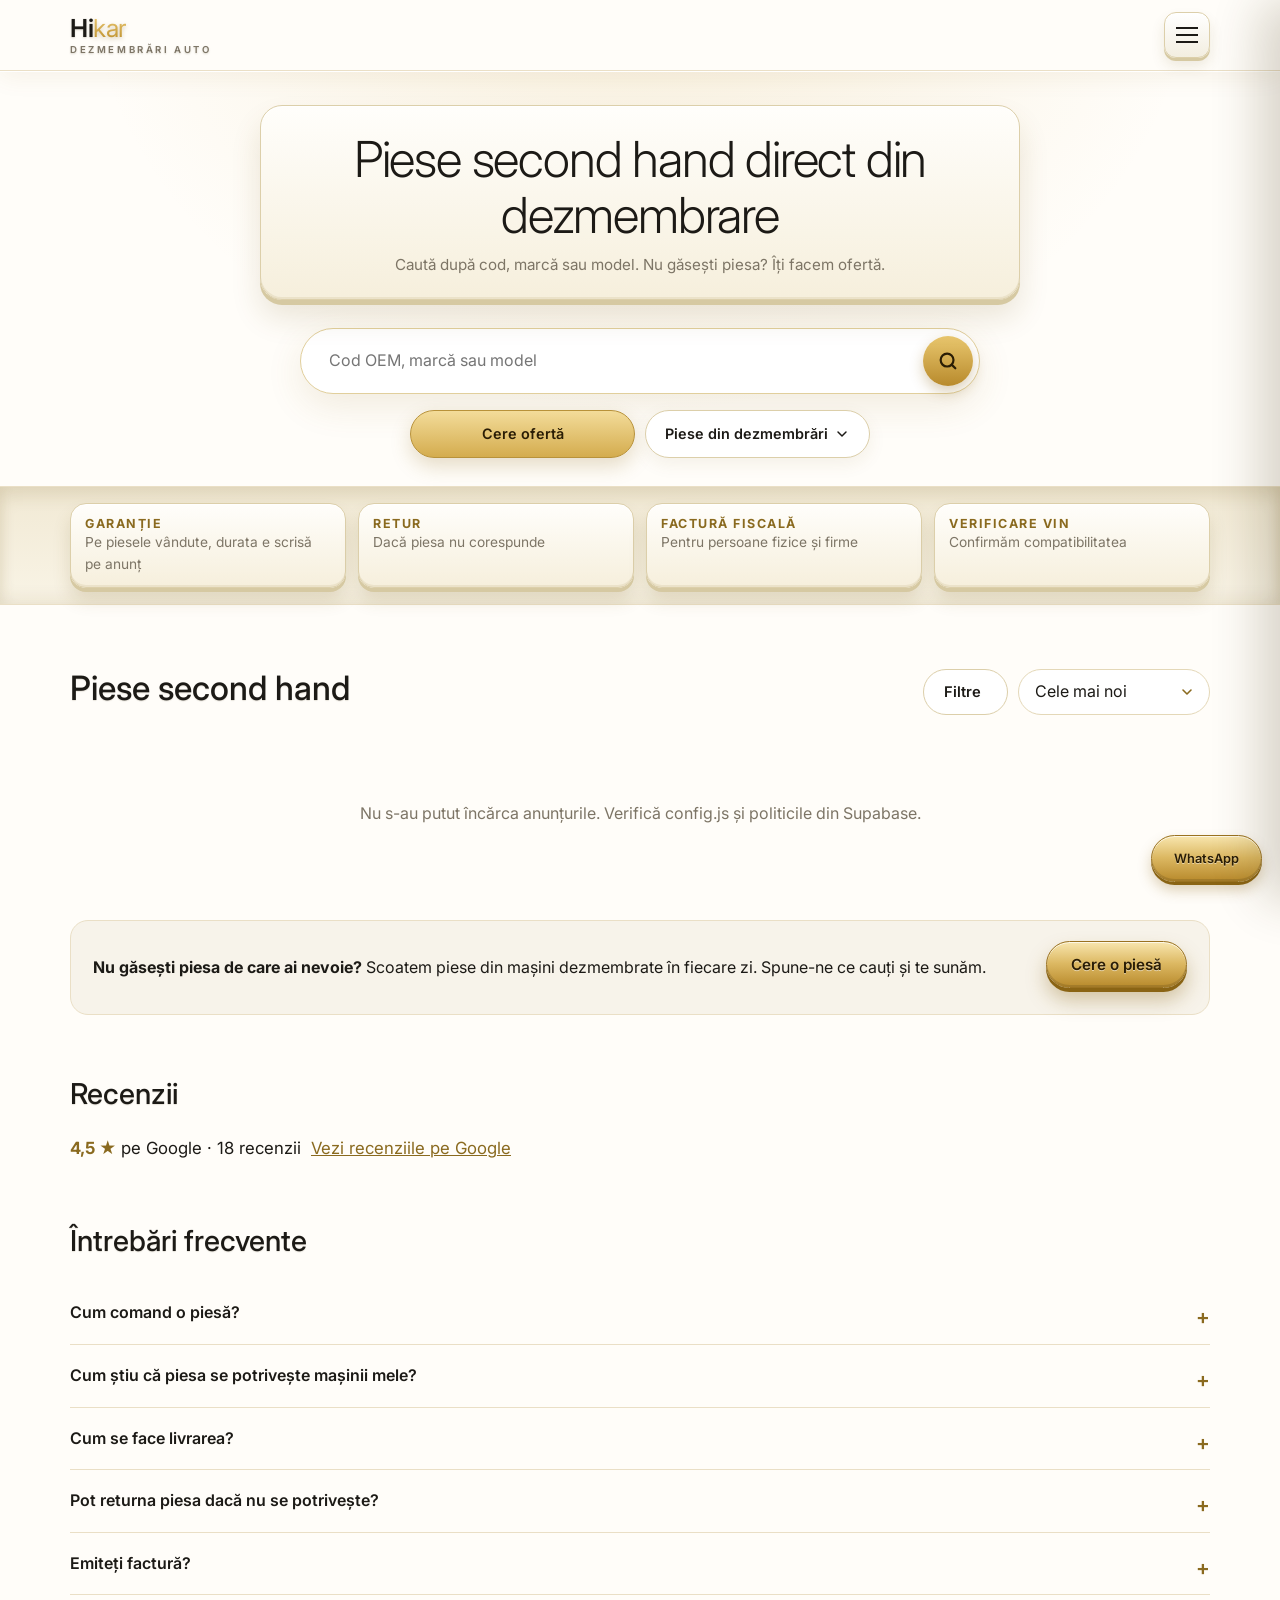
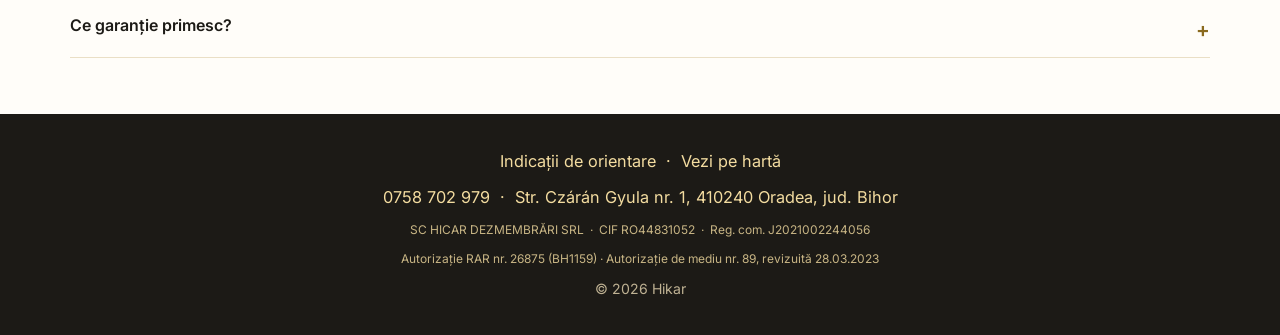
==== commit 4b9f57de: "Add files via upload" ====
--- a/index.html
+++ b/index.html
@@ -8,7 +8,7 @@
 <link rel="preconnect" href="https://fonts.googleapis.com"><link rel="preconnect" href="https://fonts.gstatic.com" crossorigin>
 <link href="https://fonts.googleapis.com/css2?family=Inter:wght@300;400;500;600;700&display=swap" rel="stylesheet">
 <link rel="stylesheet" href="style.css">
-<link rel="icon" href="data:image/svg+xml,%3Csvg xmlns=%27http://www.w3.org/2000/svg%27 viewBox=%270 0 64 64%27%3E%3Ccircle cx=%2732%27 cy=%2732%27 r=%2730%27 fill=%27%23f26b1d%27/%3E%3Ctext x=%2732%27 y=%2745%27 font-size=%2738%27 font-family=%27Arial%27 font-weight=%27700%27 text-anchor=%27middle%27 fill=%27%23ffffff%27%3EH%3C/text%3E%3C/svg%3E">
+<link rel="icon" href="data:image/svg+xml,%3Csvg xmlns=%27http://www.w3.org/2000/svg%27 viewBox=%270 0 64 64%27%3E%3Ccircle cx=%2732%27 cy=%2732%27 r=%2730%27 fill=%27%23c9a24a%27/%3E%3Ctext x=%2732%27 y=%2745%27 font-size=%2738%27 font-family=%27Arial%27 font-weight=%27700%27 text-anchor=%27middle%27 fill=%27%232a1d05%27%3EH%3C/text%3E%3C/svg%3E">
 </head>
 <body>
 <header><div class="w">
--- a/style.css
+++ b/style.css
@@ -426,74 +426,3 @@
   .trust2 .w>div.open b::after{content:"−"}
   .trust2 .w>div{align-self:start}
 }
-
-/* ---- tema piese auto: grafit + portocaliu, butoane plate ---- */
-:root{--bg:#f3f4f6;--bg2:#eceef1;--ink:#161a21;--mute:#5d6571;--line:#dde0e5;--gold:#f26b1d;--gold2:#c24e0c;--ok:#1d9b54;--red:#d4382c;--dk:#161a21;--wa:#16a34a}
-body{background:var(--bg)}
-h1,h2,h3,.price,.logo,legend,.st b,.pgt,.logo b{text-shadow:none}
-header{background:var(--dk);border-bottom:0;box-shadow:0 3px 0 var(--gold)}
-.logo{color:#fff}.logo small{color:#aab1bc}
-.logo b{background:none;-webkit-text-fill-color:var(--gold);color:var(--gold);filter:none;font-weight:700}
-.bg,.bg:hover,.bg:active{background:#232932;border-color:#3a4250;border-radius:8px;box-shadow:none;transform:none}
-.bg i{background:#fff}.bg:hover{border-color:var(--gold)}.bg:hover i{background:var(--gold)}
-.hero2{background:var(--dk);padding:38px 0 30px}
-.hero2 .pgb-h{background:none;border:0;border-radius:0;box-shadow:none;padding:0 0 20px;margin:0 auto}
-.hero2 .pgb-h.hasbk{padding-top:50px}
-.hero2 h1{color:#fff;font-weight:700;letter-spacing:-.8px}.hero2 .sub2{color:#b7bec9}
-.hero2 .hs{border:2px solid var(--gold);border-radius:10px;box-shadow:none;padding:4px 4px 4px 18px}
-.hero2 .hs .hsb{border-radius:8px;background:var(--gold);color:#fff;box-shadow:none}
-.hcta button{border-radius:10px}
-.hcta .pri{background:var(--gold);border-color:var(--gold);color:#fff;box-shadow:none}
-.hcta .sec,.hcta .sec[aria-expanded=true]{background:#232932;border-color:#3a4250;color:#fff;box-shadow:none}
-.hcta .sec[aria-expanded=true]{border-color:var(--gold)}
-.hero2 .bkb{background:#232932;border-color:#3a4250;color:#fff;box-shadow:none}
-#hgal h2{color:#fff}.gt{border-radius:10px;border-color:#2f3642}.gb.p{background:var(--gold);color:#fff}
-.trust2{background:#fff;box-shadow:none;border:0;border-bottom:1px solid var(--line);margin-top:0;padding:14px 0}
-.trust2 .w>div,.trust2 .w>div:active{background:var(--bg);border:1px solid var(--line)!important;border-radius:8px;box-shadow:none;transform:none}
-/* butoane secundare albe, principale portocalii */
-.row a,.row button,.ct a,.ct button,.mr .a button,.od .a button,.bkb{background:#fff;border:1px solid #c9ced6;border-radius:8px;color:var(--ink);box-shadow:none;text-shadow:none}
-:is(.row a,.row button,.ct a,.ct button,.mr .a button,.od .a button,.bkb):hover{border-color:var(--gold);color:var(--gold2);transform:none}
-:is(.row a,.row button,.ct a,.ct button,.mr .a button,.od .a button,.bkb):active{transform:none;box-shadow:none;background:var(--bg2)}
-.btn,.hs button,.tag.new{background:var(--gold);border:1px solid var(--gold);color:#fff;border-radius:8px;box-shadow:none;text-shadow:none}
-.btn:hover,.hs button:hover{filter:brightness(1.08);transform:none}.btn:active,.hs button:active{transform:translateY(1px);box-shadow:none}
-#f #subbtn,.pcard .btn,.vr .btn{border-radius:8px}.tag{border-radius:6px}
-.item{border-radius:10px;box-shadow:none;border:1px solid var(--line)}
-.item:hover{border-color:var(--gold);box-shadow:0 8px 22px rgba(22,26,33,.12);transform:none}
-fieldset{border-radius:12px;border-top:3px solid var(--gold);box-shadow:none}
-.pcard,.fpanel,.reqcta,.more,.od,.mr,.st div,blockquote,.pro,.provb,.vinb{border-radius:10px;box-shadow:none}
-.reqcta,.more,.vinb{background:#fff}
-input,select,textarea{background:#fff;border-color:#cfd4db;border-radius:8px}
-.bar2 select,.fbtn{border-radius:8px}
-.pgb{background:#fff;border:1px solid var(--line);border-left:4px solid var(--gold);border-radius:10px;box-shadow:none}
-.cb i{background:var(--gold)}.cc{background:rgba(22,26,33,.8);color:#fff}
-#tip,#msg{background:var(--dk);color:#fff;border:1px solid #3a4250}
-footer{background:var(--dk);color:#aab1bc}.fc,.fc a{color:#fff}
-.fwa{background:var(--wa);border:1px solid var(--wa);color:#fff;border-radius:40px;box-shadow:0 6px 18px rgba(0,0,0,.25)}
-.fwa:hover,.fwa:active{filter:brightness(1.07);transform:none;box-shadow:0 6px 18px rgba(0,0,0,.25)}
-
-/* contact: un singur buton -> telefon + WhatsApp */
-button.cxb{display:flex;align-items:center;justify-content:center;gap:8px;min-height:44px;padding:10px 16px;background:var(--gold);border:1px solid var(--gold);border-radius:8px;color:#fff;font:700 .9rem Inter,"Segoe UI",Roboto,Arial,sans-serif;letter-spacing:0;text-transform:none;text-shadow:none;box-shadow:none;cursor:pointer}
-button.cxb:hover,button.cxb.on{background:#d95a0f;border-color:#d95a0f;color:#fff;transform:none}
-button.cxb:active{transform:none;box-shadow:none}
-.cxb::after{content:"";width:7px;height:7px;margin:-3px 0 0 2px;border:solid currentColor;border-width:0 2px 2px 0;transform:rotate(45deg);transition:transform .2s}
-.cxb.on::after{transform:rotate(-135deg);margin-top:3px}
-.cxp{display:flex;flex-wrap:wrap;gap:8px;margin-top:8px}
-body .cxp a{flex:1 1 130px;display:flex;align-items:center;justify-content:center;gap:8px;min-height:46px;padding:10px 12px;border-radius:8px;font:700 .95rem Inter,"Segoe UI",Roboto,Arial,sans-serif;letter-spacing:0;text-transform:none;text-decoration:none;text-shadow:none;box-shadow:none;transform:none;white-space:nowrap}
-body .cxp a.call{background:#fff;border:2px solid var(--dk);color:var(--dk)}
-body .cxp a.wa{background:var(--wa);border:2px solid var(--wa);color:#fff}
-body .cxp a.call:hover,body .cxp a.wa:hover{filter:brightness(1.06)}
-body .cxp a.call:active,body .cxp a.wa:active{box-shadow:none;transform:none}
-.cxw>.cxb{width:100%;min-height:54px;font-size:1.05rem}
-body:has(.sb) :is(.cbar,.fwa){display:none!important}
-@media(max-width:760px){
- .cbar .cxp,.sb .cxp{position:absolute;left:0;right:0;bottom:100%;margin:0;padding:12px;background:#fff;border-top:1px solid var(--line);box-shadow:0 -10px 24px rgba(0,0,0,.14)}
- .cbar .cxb{flex:1.5;min-height:48px}
- .cbar a{border-radius:8px;border:1px solid #c9ced6;background:#fff;color:var(--ink);min-height:48px;display:flex;align-items:center;justify-content:center}
- .sb{background:#fff;transform:translateY(110%);visibility:hidden;transition:transform .2s,visibility 0s .2s}
- .sb.show{transform:none;visibility:visible;transition:transform .2s}
- .sb .cxb{flex:none;min-height:46px;padding:0 22px}
-}
-@media(max-width:640px){
- .hero2{padding:14px 0}.hero2 .pgb-h{padding-bottom:12px}.hero2 .pgb-h.hasbk{padding-top:46px}
- .item .cxp{display:none!important}
-}
